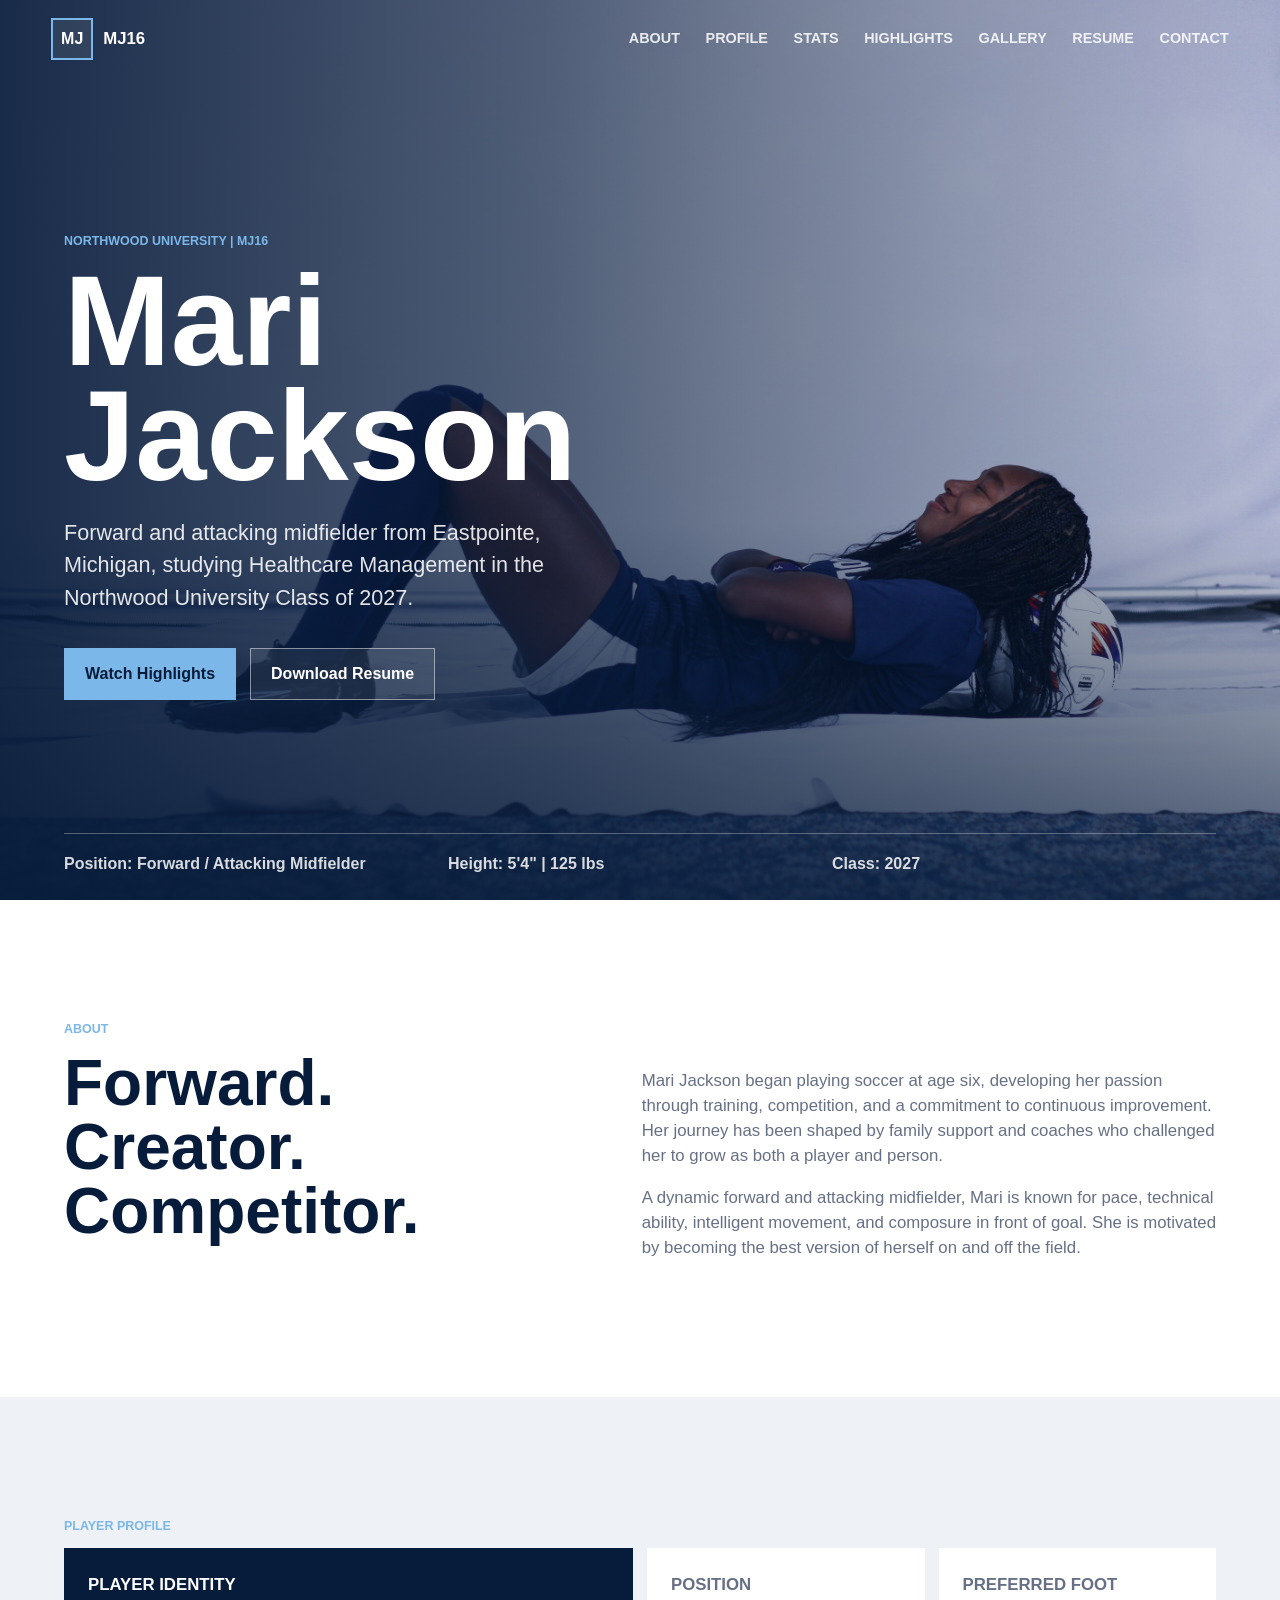
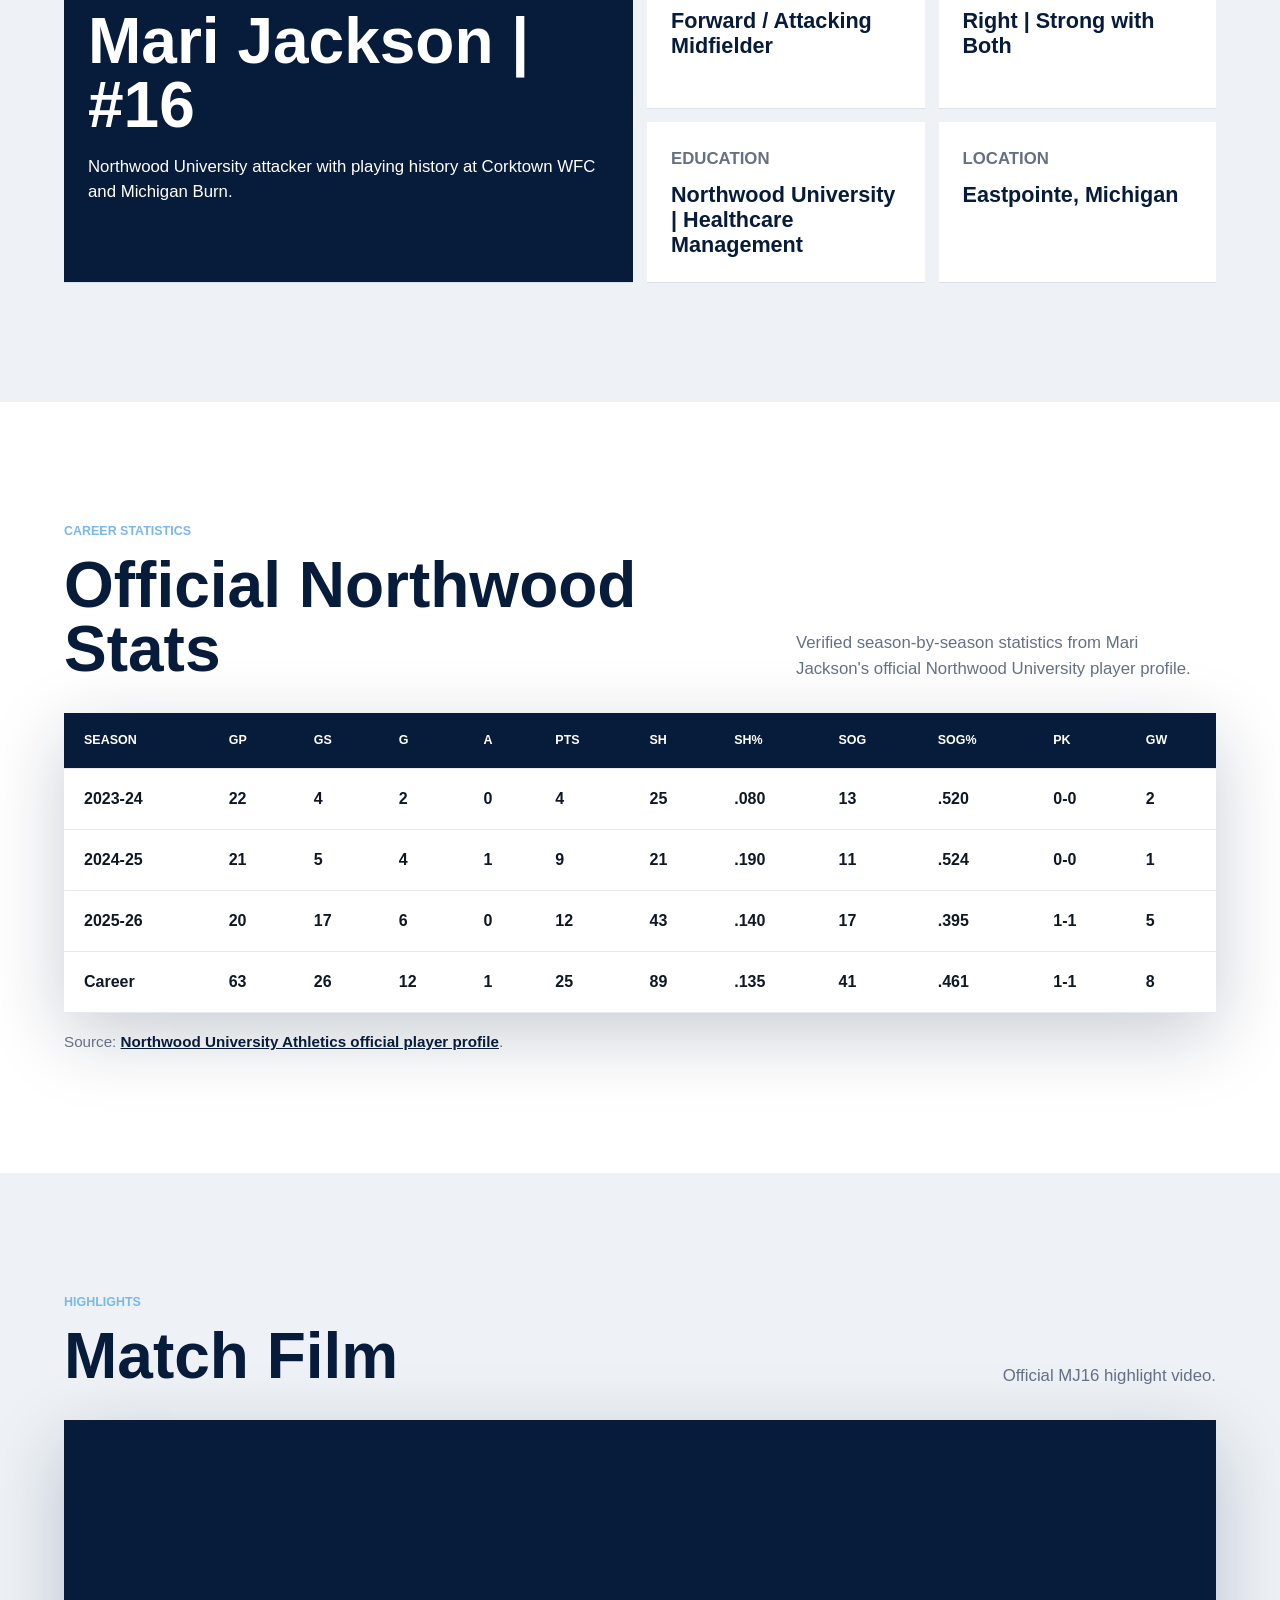
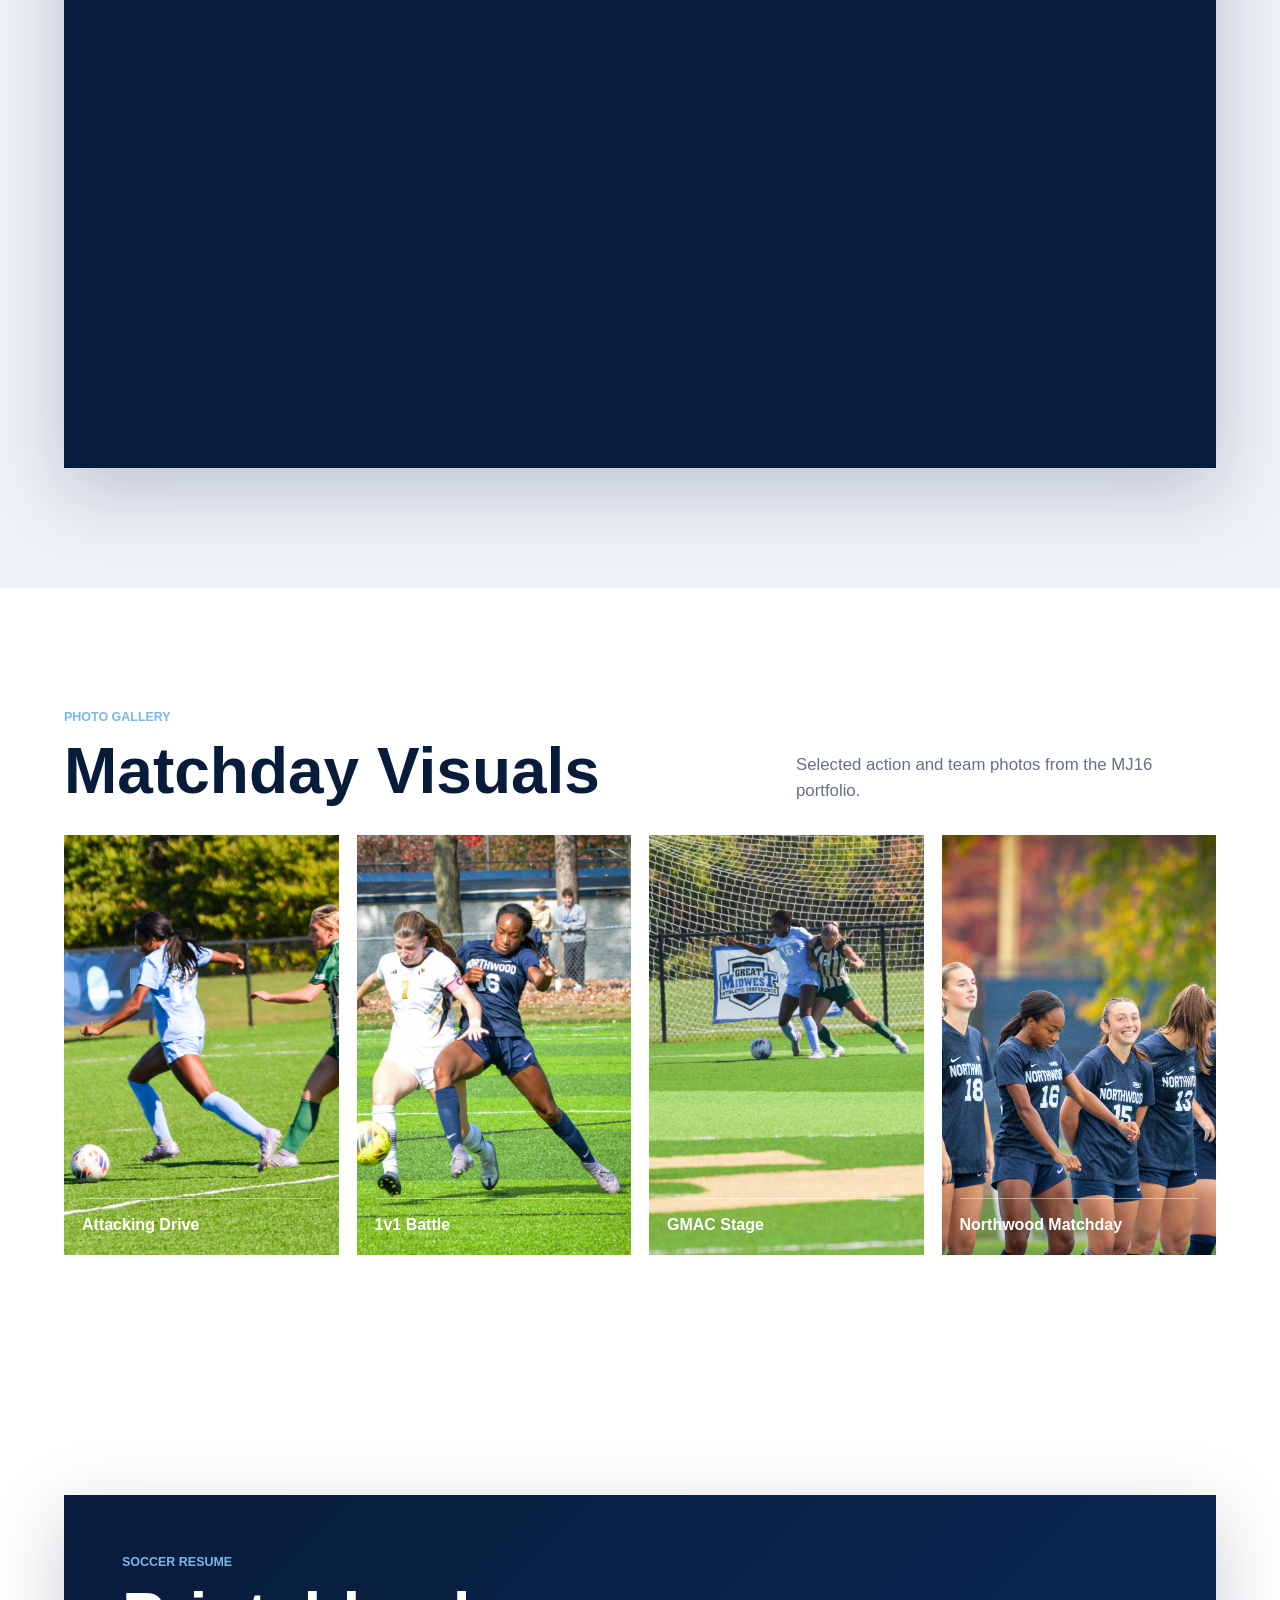
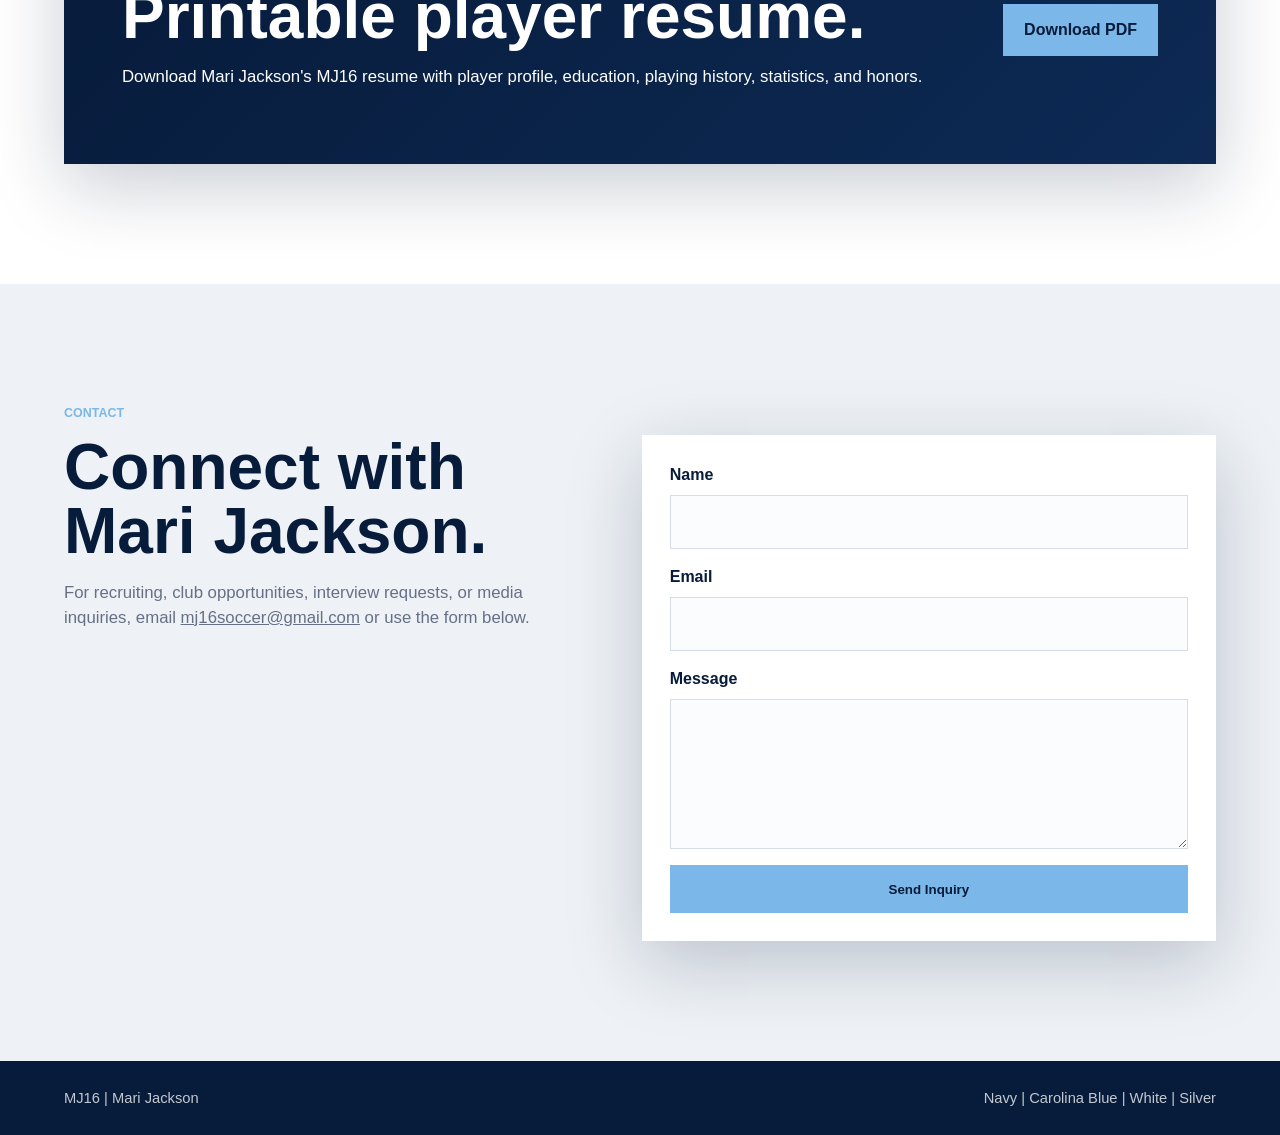
==== index.html @ 8f15c68c "Initial MJ16 portfolio website" ====
<!doctype html>
<html lang="en">
  <head>
    <meta charset="utf-8">
    <meta name="viewport" content="width=device-width, initial-scale=1">
    <meta name="description" content="Official MJ16 player portfolio for Mari Jackson, Northwood University soccer player.">
    <title>Mari Jackson | MJ16 Soccer Portfolio</title>
    <link rel="preconnect" href="https://www.youtube.com">
    <link rel="stylesheet" href="assets/css/styles.css">
  </head>
  <body>
    <header class="site-header" data-header>
      <a class="brand" href="#home" aria-label="Mari Jackson home">
        <span class="brand-mark">MJ</span>
        <span class="brand-word">MJ16</span>
      </a>
      <button class="nav-toggle" type="button" aria-label="Open navigation" aria-expanded="false" data-nav-toggle>
        <span></span>
        <span></span>
        <span></span>
      </button>
      <nav class="site-nav" data-nav>
        <a href="about.html">About</a>
        <a href="profile.html">Profile</a>
        <a href="stats.html">Stats</a>
        <a href="highlights.html">Highlights</a>
        <a href="gallery.html">Gallery</a>
        <a href="resume.html">Resume</a>
        <a href="contact.html">Contact</a>
      </nav>
    </header>

    <main>
      <section class="hero" id="home" aria-label="Mari Jackson home">
        <img class="hero-image" src="assets/images/mari-jackson-hero-real.jpeg" alt="Mari Jackson in Northwood kit with a soccer ball">
        <div class="hero-overlay"></div>
        <div class="hero-content">
          <p class="eyebrow">Northwood University | MJ16</p>
          <h1>Mari Jackson</h1>
          <p class="hero-copy">Forward and attacking midfielder from Eastpointe, Michigan, studying Healthcare Management in the Northwood University Class of 2027.</p>
          <div class="hero-actions">
            <a class="button primary" href="highlights.html">Watch Highlights</a>
            <a class="button secondary" href="assets/downloads/mari-jackson-soccer-resume.pdf" download>Download Resume</a>
          </div>
        </div>
        <div class="hero-strip" aria-label="Player quick facts">
          <span>Position: Forward / Attacking Midfielder</span>
          <span>Height: 5'4" | 125 lbs</span>
          <span>Class: 2027</span>
        </div>
      </section>

      <section class="section about" id="about">
        <div class="section-kicker">About</div>
        <div class="split">
          <div>
            <h2>Forward. Creator. Competitor.</h2>
          </div>
          <div class="copy-block">
            <p>Mari Jackson began playing soccer at age six, developing her passion through training, competition, and a commitment to continuous improvement. Her journey has been shaped by family support and coaches who challenged her to grow as both a player and person.</p>
            <p>A dynamic forward and attacking midfielder, Mari is known for pace, technical ability, intelligent movement, and composure in front of goal. She is motivated by becoming the best version of herself on and off the field.</p>
          </div>
        </div>
      </section>

      <section class="section profile" id="profile">
        <div class="section-kicker">Player Profile</div>
        <div class="profile-grid">
          <article class="profile-panel featured">
            <p class="panel-label">Player Identity</p>
            <h2>Mari Jackson | #16</h2>
            <p>Northwood University attacker with playing history at Corktown WFC and Michigan Burn.</p>
          </article>
          <article class="profile-panel">
            <p class="panel-label">Position</p>
            <strong>Forward / Attacking Midfielder</strong>
          </article>
          <article class="profile-panel">
            <p class="panel-label">Preferred Foot</p>
            <strong>Right | Strong with Both</strong>
          </article>
          <article class="profile-panel">
            <p class="panel-label">Education</p>
            <strong>Northwood University | Healthcare Management</strong>
          </article>
          <article class="profile-panel">
            <p class="panel-label">Location</p>
            <strong>Eastpointe, Michigan</strong>
          </article>
        </div>
      </section>

      <section class="section stats" id="stats">
        <div class="section-heading">
          <div>
            <div class="section-kicker">Career Statistics</div>
            <h2>Official Northwood Stats</h2>
          </div>
          <p>Verified season-by-season statistics from Mari Jackson's official Northwood University player profile.</p>
        </div>
        <div class="stats-table-wrap">
          <table>
            <thead>
              <tr>
                <th>Season</th>
                <th>GP</th>
                <th>GS</th>
                <th>G</th>
                <th>A</th>
                <th>PTS</th>
                <th>SH</th>
                <th>SH%</th>
                <th>SOG</th>
                <th>SOG%</th>
                <th>PK</th>
                <th>GW</th>
              </tr>
            </thead>
            <tbody>
              <tr>
                <td>2023-24</td>
                <td>22</td>
                <td>4</td>
                <td>2</td>
                <td>0</td>
                <td>4</td>
                <td>25</td>
                <td>.080</td>
                <td>13</td>
                <td>.520</td>
                <td>0-0</td>
                <td>2</td>
              </tr>
              <tr>
                <td>2024-25</td>
                <td>21</td>
                <td>5</td>
                <td>4</td>
                <td>1</td>
                <td>9</td>
                <td>21</td>
                <td>.190</td>
                <td>11</td>
                <td>.524</td>
                <td>0-0</td>
                <td>1</td>
              </tr>
              <tr>
                <td>2025-26</td>
                <td>20</td>
                <td>17</td>
                <td>6</td>
                <td>0</td>
                <td>12</td>
                <td>43</td>
                <td>.140</td>
                <td>17</td>
                <td>.395</td>
                <td>1-1</td>
                <td>5</td>
              </tr>
              <tr>
                <td>Career</td>
                <td>63</td>
                <td>26</td>
                <td>12</td>
                <td>1</td>
                <td>25</td>
                <td>89</td>
                <td>.135</td>
                <td>41</td>
                <td>.461</td>
                <td>1-1</td>
                <td>8</td>
              </tr>
            </tbody>
          </table>
        </div>
        <p class="source-note">Source: <a href="https://www.gonorthwood.com/sports/wsoc/2025-26/bios/jackson_mari_00v1?view=career">Northwood University Athletics official player profile</a>.</p>
      </section>

      <section class="section highlights" id="highlights">
        <div class="section-heading">
          <div>
            <div class="section-kicker">Highlights</div>
            <h2>Match Film</h2>
          </div>
          <p>Official MJ16 highlight video.</p>
        </div>
        <div class="video-frame">
          <iframe src="https://www.youtube.com/embed/9W9LW_QE74g" title="Mari Jackson soccer highlight video" allow="accelerometer; autoplay; clipboard-write; encrypted-media; gyroscope; picture-in-picture; web-share" allowfullscreen></iframe>
        </div>
      </section>

      <section class="section gallery" id="gallery">
        <div class="section-heading">
          <div>
            <div class="section-kicker">Photo Gallery</div>
            <h2>Matchday Visuals</h2>
          </div>
          <p>Selected action and team photos from the MJ16 portfolio.</p>
        </div>
        <div class="gallery-grid">
          <figure>
            <img src="assets/images/mari-jackson-action-drive.jpg" alt="Mari Jackson driving forward with the ball">
            <figcaption>Attacking Drive</figcaption>
          </figure>
          <figure>
            <img src="assets/images/mari-jackson-action-battle.jpg" alt="Mari Jackson battling for possession in a Northwood match">
            <figcaption>1v1 Battle</figcaption>
          </figure>
          <figure>
            <img src="assets/images/mari-jackson-gmac-action.jpg" alt="Mari Jackson shielding the ball near GMAC championship signage">
            <figcaption>GMAC Stage</figcaption>
          </figure>
          <figure>
            <img src="assets/images/mari-jackson-team-line.jpg" alt="Mari Jackson standing with Northwood teammates">
            <figcaption>Northwood Matchday</figcaption>
          </figure>
        </div>
      </section>

      <section class="section resume" id="resume">
        <div class="resume-band">
          <div>
            <div class="section-kicker">Soccer Resume</div>
            <h2>Printable player resume.</h2>
            <p>Download Mari Jackson's MJ16 resume with player profile, education, playing history, statistics, and honors.</p>
          </div>
          <a class="button primary" href="assets/downloads/mari-jackson-soccer-resume.pdf" download>Download PDF</a>
        </div>
      </section>

      <section class="section contact" id="contact">
        <div class="section-kicker">Contact</div>
        <div class="contact-grid">
          <div>
            <h2>Connect with Mari Jackson.</h2>
            <p>For recruiting, club opportunities, interview requests, or media inquiries, email <a href="mailto:mj16soccer@gmail.com">mj16soccer@gmail.com</a> or use the form below.</p>
          </div>
          <form class="contact-form" action="mailto:mj16soccer@gmail.com" method="post" enctype="text/plain">
            <label>
              Name
              <input name="name" type="text" autocomplete="name" required>
            </label>
            <label>
              Email
              <input name="email" type="email" autocomplete="email" required>
            </label>
            <label>
              Message
              <textarea name="message" rows="5" required></textarea>
            </label>
            <button class="button primary" type="submit">Send Inquiry</button>
          </form>
        </div>
      </section>
    </main>

    <footer class="site-footer">
      <span>MJ16 | Mari Jackson</span>
      <span>Navy | Carolina Blue | White | Silver</span>
    </footer>

    <script src="assets/js/main.js"></script>
  </body>
</html>
---- assets/css/styles.css ----
:root {
  --navy: #071b3a;
  --navy-2: #0d2a55;
  --carolina: #7bb7e8;
  --carolina-strong: #4b9fe1;
  --white: #ffffff;
  --silver: #c7ced8;
  --silver-2: #eef2f6;
  --ink: #101826;
  --muted: #667085;
  --shadow: 0 22px 70px rgba(7, 27, 58, 0.22);
}

* {
  box-sizing: border-box;
}

html {
  scroll-behavior: smooth;
}

body {
  margin: 0;
  color: var(--ink);
  background: var(--white);
  font-family: Arial, Helvetica, sans-serif;
  line-height: 1.5;
}

img {
  max-width: 100%;
  display: block;
}

a {
  color: inherit;
}

.site-header {
  position: fixed;
  inset: 0 0 auto;
  z-index: 20;
  display: flex;
  align-items: center;
  justify-content: space-between;
  gap: 24px;
  padding: 18px clamp(18px, 4vw, 56px);
  color: var(--white);
  transition: background 180ms ease, box-shadow 180ms ease, padding 180ms ease;
}

.site-header.is-scrolled {
  padding-top: 12px;
  padding-bottom: 12px;
  background: rgba(7, 27, 58, 0.94);
  box-shadow: 0 12px 36px rgba(0, 0, 0, 0.22);
  backdrop-filter: blur(14px);
}

.brand {
  display: inline-flex;
  align-items: center;
  gap: 10px;
  text-decoration: none;
  font-weight: 800;
}

.brand-mark {
  display: grid;
  place-items: center;
  width: 42px;
  height: 42px;
  border: 2px solid var(--carolina);
  background: rgba(255, 255, 255, 0.08);
  color: var(--white);
}

.brand-word {
  letter-spacing: 0;
  font-size: 1.05rem;
}

.site-nav {
  display: flex;
  align-items: center;
  gap: clamp(12px, 2vw, 28px);
  font-size: 0.9rem;
  font-weight: 700;
  text-transform: uppercase;
}

.site-nav a {
  text-decoration: none;
  color: rgba(255, 255, 255, 0.86);
}

.site-nav a:hover,
.site-nav a:focus-visible {
  color: var(--carolina);
}

.nav-toggle {
  display: none;
  width: 44px;
  height: 44px;
  border: 1px solid rgba(255, 255, 255, 0.38);
  background: rgba(255, 255, 255, 0.08);
  padding: 10px;
}

.nav-toggle span {
  display: block;
  height: 2px;
  margin: 5px 0;
  background: var(--white);
}

.hero {
  position: relative;
  min-height: 100svh;
  overflow: hidden;
  display: grid;
  align-items: center;
  padding: 116px clamp(18px, 5vw, 72px) 84px;
  color: var(--white);
}

.hero-image,
.hero-overlay {
  position: absolute;
  inset: 0;
  width: 100%;
  height: 100%;
}

.hero-image {
  object-fit: cover;
  object-position: center;
}

.hero-overlay {
  background:
    linear-gradient(90deg, rgba(7, 27, 58, 0.92) 0%, rgba(7, 27, 58, 0.68) 43%, rgba(7, 27, 58, 0.18) 100%),
    linear-gradient(0deg, rgba(7, 27, 58, 0.7), rgba(7, 27, 58, 0.02) 42%);
}

.hero-content {
  position: relative;
  z-index: 2;
  width: min(760px, 100%);
}

.eyebrow,
.section-kicker,
.panel-label {
  margin: 0 0 12px;
  color: var(--carolina);
  font-size: 0.78rem;
  font-weight: 800;
  letter-spacing: 0;
  text-transform: uppercase;
}

.hero h1 {
  margin: 0;
  font-size: clamp(3.6rem, 10vw, 8.8rem);
  line-height: 0.9;
  font-weight: 900;
}

.hero-copy {
  width: min(560px, 100%);
  margin: 24px 0 0;
  color: rgba(255, 255, 255, 0.88);
  font-size: clamp(1.05rem, 2vw, 1.35rem);
}

.hero-actions,
.resume-band {
  display: flex;
  align-items: center;
  gap: 14px;
  flex-wrap: wrap;
  margin-top: 34px;
}

.button {
  min-height: 48px;
  display: inline-flex;
  align-items: center;
  justify-content: center;
  padding: 13px 20px;
  border: 1px solid transparent;
  text-decoration: none;
  font-weight: 800;
  cursor: pointer;
  transition: transform 160ms ease, background 160ms ease, color 160ms ease;
}

.button:hover {
  transform: translateY(-2px);
}

.button.primary {
  background: var(--carolina);
  color: var(--navy);
}

.button.secondary {
  border-color: rgba(255, 255, 255, 0.48);
  color: var(--white);
  background: rgba(255, 255, 255, 0.08);
}

.hero-strip {
  position: absolute;
  z-index: 2;
  left: clamp(18px, 5vw, 72px);
  right: clamp(18px, 5vw, 72px);
  bottom: 24px;
  display: grid;
  grid-template-columns: repeat(3, 1fr);
  border-top: 1px solid rgba(255, 255, 255, 0.3);
  color: rgba(255, 255, 255, 0.84);
  font-weight: 700;
}

.hero-strip span {
  padding: 18px 14px 0 0;
}

.section {
  padding: clamp(72px, 10vw, 120px) clamp(18px, 5vw, 72px);
}

.subpage {
  padding-top: 78px;
}

.page-title {
  margin: 0 0 18px;
  color: var(--navy);
  font-size: clamp(3rem, 8vw, 6rem);
  line-height: 0.92;
  font-weight: 900;
}

.split,
.contact-grid {
  display: grid;
  grid-template-columns: minmax(0, 0.85fr) minmax(0, 1fr);
  gap: clamp(36px, 7vw, 92px);
  align-items: start;
}

h2 {
  margin: 0;
  color: var(--navy);
  font-size: clamp(2rem, 5vw, 4rem);
  line-height: 1;
}

h3 {
  margin: 34px 0 10px;
  color: var(--navy);
  font-size: 1.15rem;
  text-transform: uppercase;
}

.copy-block p,
.section-heading p,
.resume-band p,
.contact p,
.profile-panel p {
  color: var(--muted);
  font-size: 1.05rem;
}

.profile,
.highlights,
.contact,
.references,
.links-section {
  background: var(--silver-2);
}

.profile-grid {
  display: grid;
  grid-template-columns: repeat(4, 1fr);
  gap: 14px;
}

.profile-panel {
  min-height: 160px;
  padding: 24px;
  background: var(--white);
  box-shadow: 0 1px 0 rgba(7, 27, 58, 0.08);
}

.profile-panel.featured {
  grid-column: span 2;
  grid-row: span 2;
  background: var(--navy);
  color: var(--white);
}

.profile-panel.featured h2,
.profile-panel.featured p {
  color: var(--white);
}

.profile-panel strong {
  display: block;
  color: var(--navy);
  font-size: 1.35rem;
  line-height: 1.15;
}

.section-heading {
  display: flex;
  justify-content: space-between;
  gap: 28px;
  align-items: end;
  margin-bottom: 32px;
}

.section-heading p {
  max-width: 420px;
  margin: 0;
}

.source-note {
  margin: 18px 0 0;
  color: var(--muted);
  font-size: 0.95rem;
}

.source-note a {
  color: var(--navy);
  font-weight: 800;
}

.stats-table-wrap {
  overflow-x: auto;
  box-shadow: var(--shadow);
}

table {
  width: 100%;
  border-collapse: collapse;
  min-width: 760px;
  background: var(--white);
}

th,
td {
  padding: 18px 20px;
  text-align: left;
  border-bottom: 1px solid #e6eaf0;
}

th {
  background: var(--navy);
  color: var(--white);
  font-size: 0.78rem;
  text-transform: uppercase;
}

td {
  font-weight: 700;
}

.video-frame {
  position: relative;
  width: 100%;
  aspect-ratio: 16 / 9;
  background: var(--navy);
  box-shadow: var(--shadow);
}

.video-frame iframe {
  position: absolute;
  inset: 0;
  width: 100%;
  height: 100%;
  border: 0;
}

.video-container {
  position: relative;
  width: 100%;
  aspect-ratio: 16 / 9;
  background: var(--navy);
  box-shadow: var(--shadow);
}

.video-container iframe {
  position: absolute;
  inset: 0;
  width: 100%;
  height: 100%;
  border: 0;
}

.gallery-grid {
  display: grid;
  grid-template-columns: repeat(4, 1fr);
  gap: 18px;
}

.gallery-grid figure {
  margin: 0;
  position: relative;
  min-height: 420px;
  overflow: hidden;
  background: var(--navy);
}

.gallery-grid img {
  width: 100%;
  height: 100%;
  object-fit: cover;
  filter: saturate(1.05);
}

.gallery-grid figure:nth-child(2) img {
  object-position: 68% center;
}

.gallery-grid figure:nth-child(3) img {
  object-position: 35% center;
}

figcaption {
  position: absolute;
  left: 18px;
  right: 18px;
  bottom: 18px;
  padding-top: 14px;
  border-top: 1px solid rgba(255, 255, 255, 0.45);
  color: var(--white);
  font-weight: 800;
}

.resume-band {
  justify-content: space-between;
  gap: 30px;
  margin: 0;
  padding: clamp(30px, 5vw, 58px);
  background: linear-gradient(135deg, var(--navy), var(--navy-2));
  color: var(--white);
  box-shadow: var(--shadow);
}

.resume-band h2,
.resume-band p {
  color: var(--white);
}

.contact-form {
  display: grid;
  gap: 16px;
  padding: 28px;
  background: var(--white);
  box-shadow: var(--shadow);
}

.reference-grid {
  display: grid;
  grid-template-columns: repeat(3, 1fr);
  gap: 18px;
}

.link-grid {
  display: grid;
  grid-template-columns: repeat(2, 1fr);
  gap: 18px;
}

.link-card {
  display: grid;
  gap: 10px;
  min-height: 150px;
  padding: 24px;
  background: var(--white);
  color: var(--navy);
  text-decoration: none;
  box-shadow: 0 1px 0 rgba(7, 27, 58, 0.08);
}

.link-card span {
  color: var(--carolina-strong);
  font-size: 0.78rem;
  font-weight: 800;
  text-transform: uppercase;
}

.link-card strong {
  font-size: 1.35rem;
  line-height: 1.15;
}

.reference-card {
  min-height: 280px;
  padding: 24px;
  background: var(--white);
  box-shadow: 0 1px 0 rgba(7, 27, 58, 0.08);
}

.reference-card h3 {
  margin-top: 0;
}

.reference-card a {
  display: inline-block;
  color: var(--navy);
  font-weight: 800;
  overflow-wrap: anywhere;
}

blockquote {
  margin: 18px 0 0;
  padding-left: 16px;
  border-left: 3px solid var(--carolina);
  color: var(--muted);
}

label {
  display: grid;
  gap: 8px;
  color: var(--navy);
  font-weight: 800;
}

input,
textarea {
  width: 100%;
  border: 1px solid #d7dde6;
  background: #fbfcfe;
  color: var(--ink);
  padding: 14px;
  font: inherit;
}

input:focus,
textarea:focus {
  outline: 2px solid var(--carolina);
  border-color: var(--carolina);
}

.site-footer {
  display: flex;
  justify-content: space-between;
  gap: 18px;
  padding: 26px clamp(18px, 5vw, 72px);
  background: var(--navy);
  color: rgba(255, 255, 255, 0.76);
  font-size: 0.92rem;
}

@media (max-width: 900px) {
  .nav-toggle {
    display: block;
  }

  .site-nav {
    position: absolute;
    top: 100%;
    left: 18px;
    right: 18px;
    display: none;
    flex-direction: column;
    align-items: stretch;
    gap: 0;
    padding: 10px;
    background: rgba(7, 27, 58, 0.98);
    box-shadow: var(--shadow);
  }

  .site-nav.is-open {
    display: flex;
  }

  .site-nav a {
    padding: 14px;
  }

  .split,
  .contact-grid,
  .section-heading {
    grid-template-columns: 1fr;
    display: grid;
  }

  .profile-grid,
  .gallery-grid,
  .reference-grid,
  .link-grid {
    grid-template-columns: 1fr 1fr;
  }

  .profile-panel.featured {
    grid-column: 1 / -1;
  }
}

@media (max-width: 640px) {
  .hero {
    min-height: 100svh;
    padding-top: 104px;
  }

  .hero-overlay {
    background:
      linear-gradient(180deg, rgba(7, 27, 58, 0.72), rgba(7, 27, 58, 0.92)),
      linear-gradient(90deg, rgba(7, 27, 58, 0.8), rgba(7, 27, 58, 0.35));
  }

  .hero-actions,
  .resume-band,
  .site-footer {
    align-items: stretch;
    flex-direction: column;
  }

  .button {
    width: 100%;
  }

  .hero-strip {
    position: relative;
    left: auto;
    right: auto;
    bottom: auto;
    margin-top: 42px;
    grid-template-columns: 1fr;
  }

  .profile-grid,
  .gallery-grid,
  .reference-grid,
  .link-grid {
    grid-template-columns: 1fr;
  }

  .gallery-grid figure {
    min-height: 320px;
  }
}
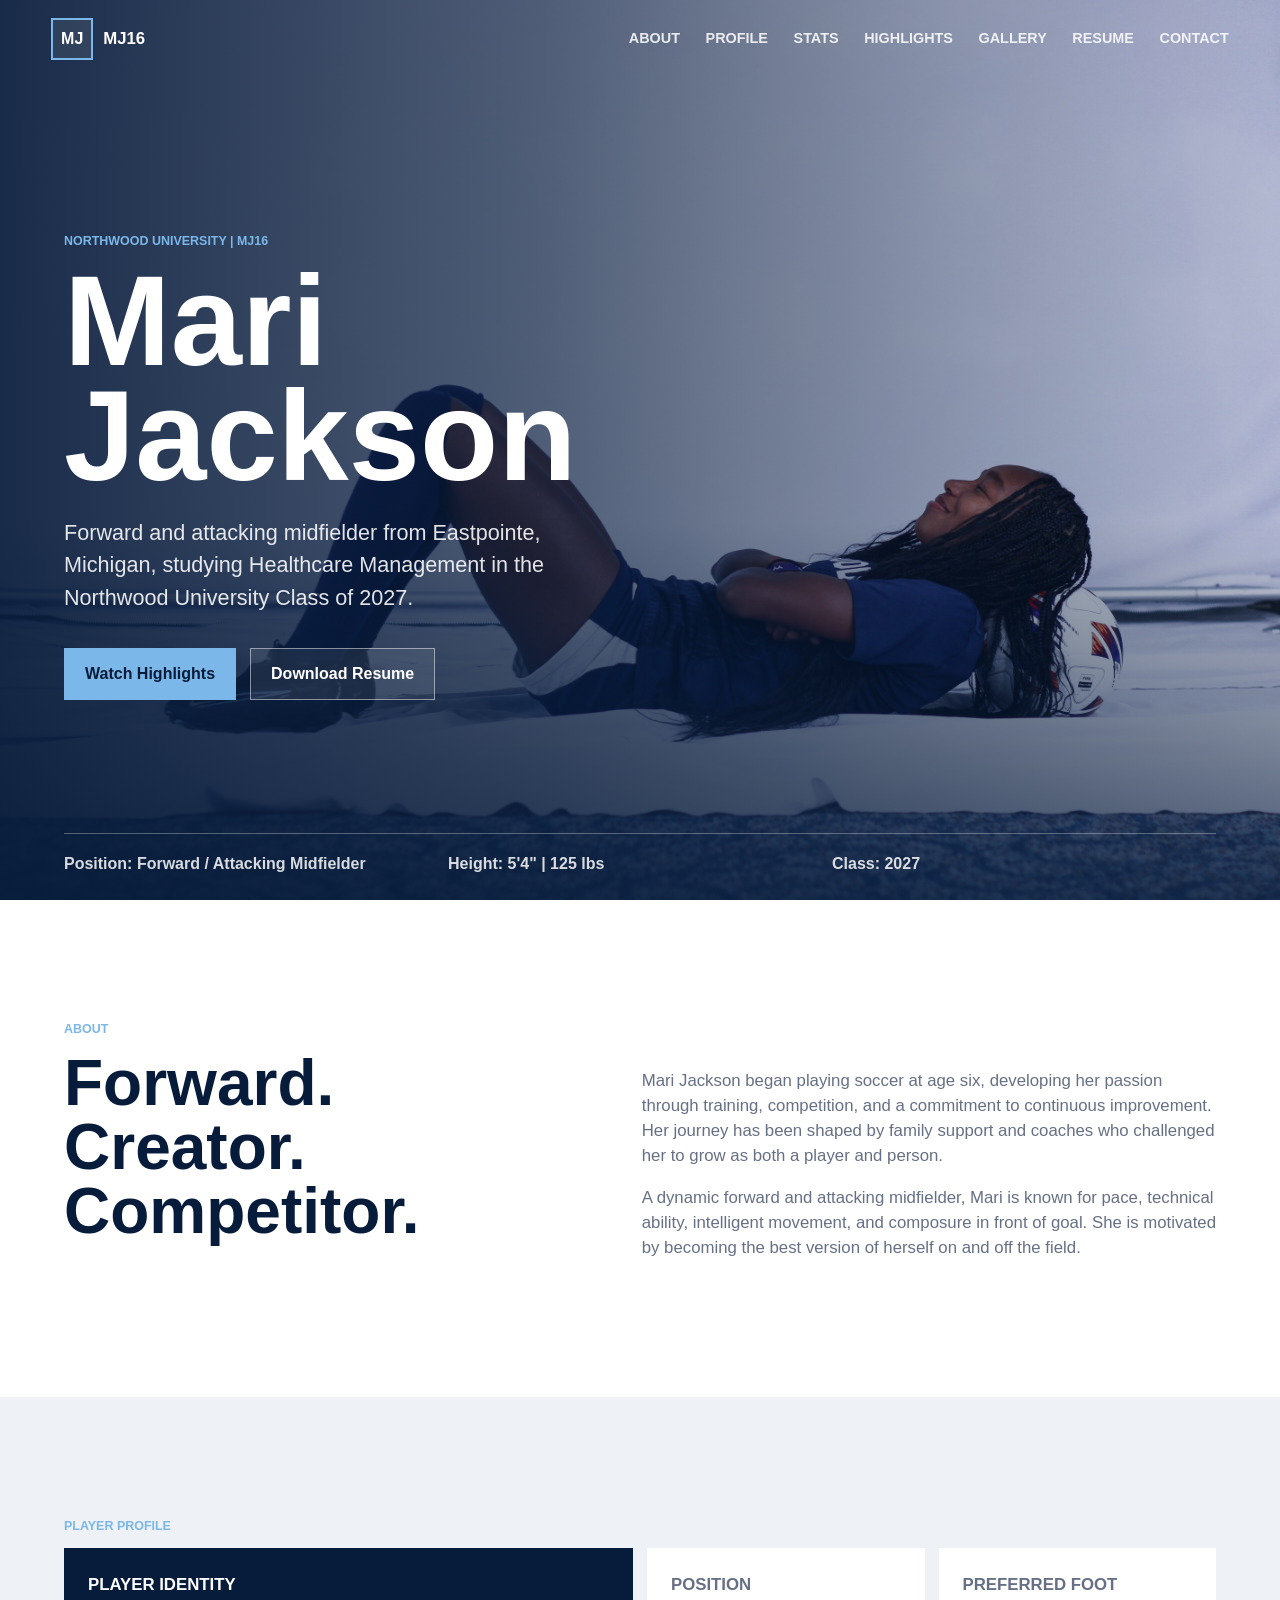
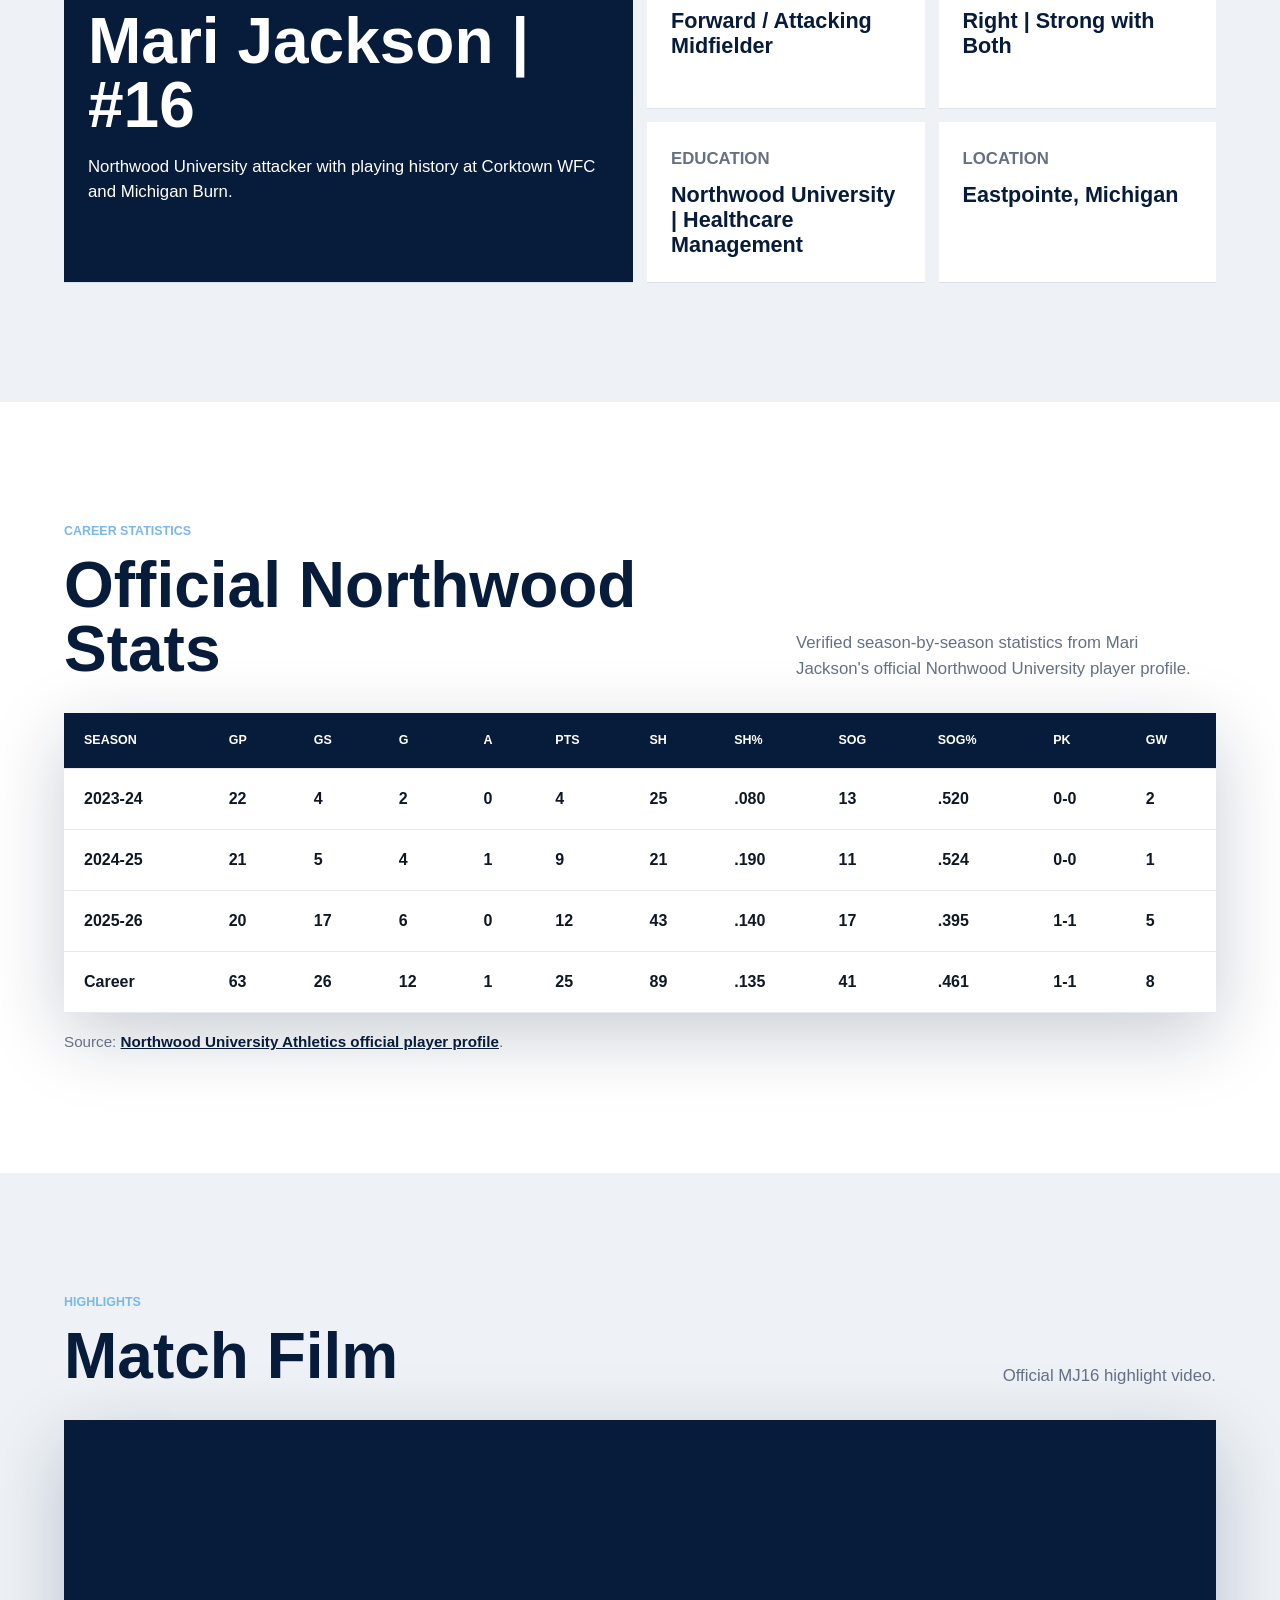
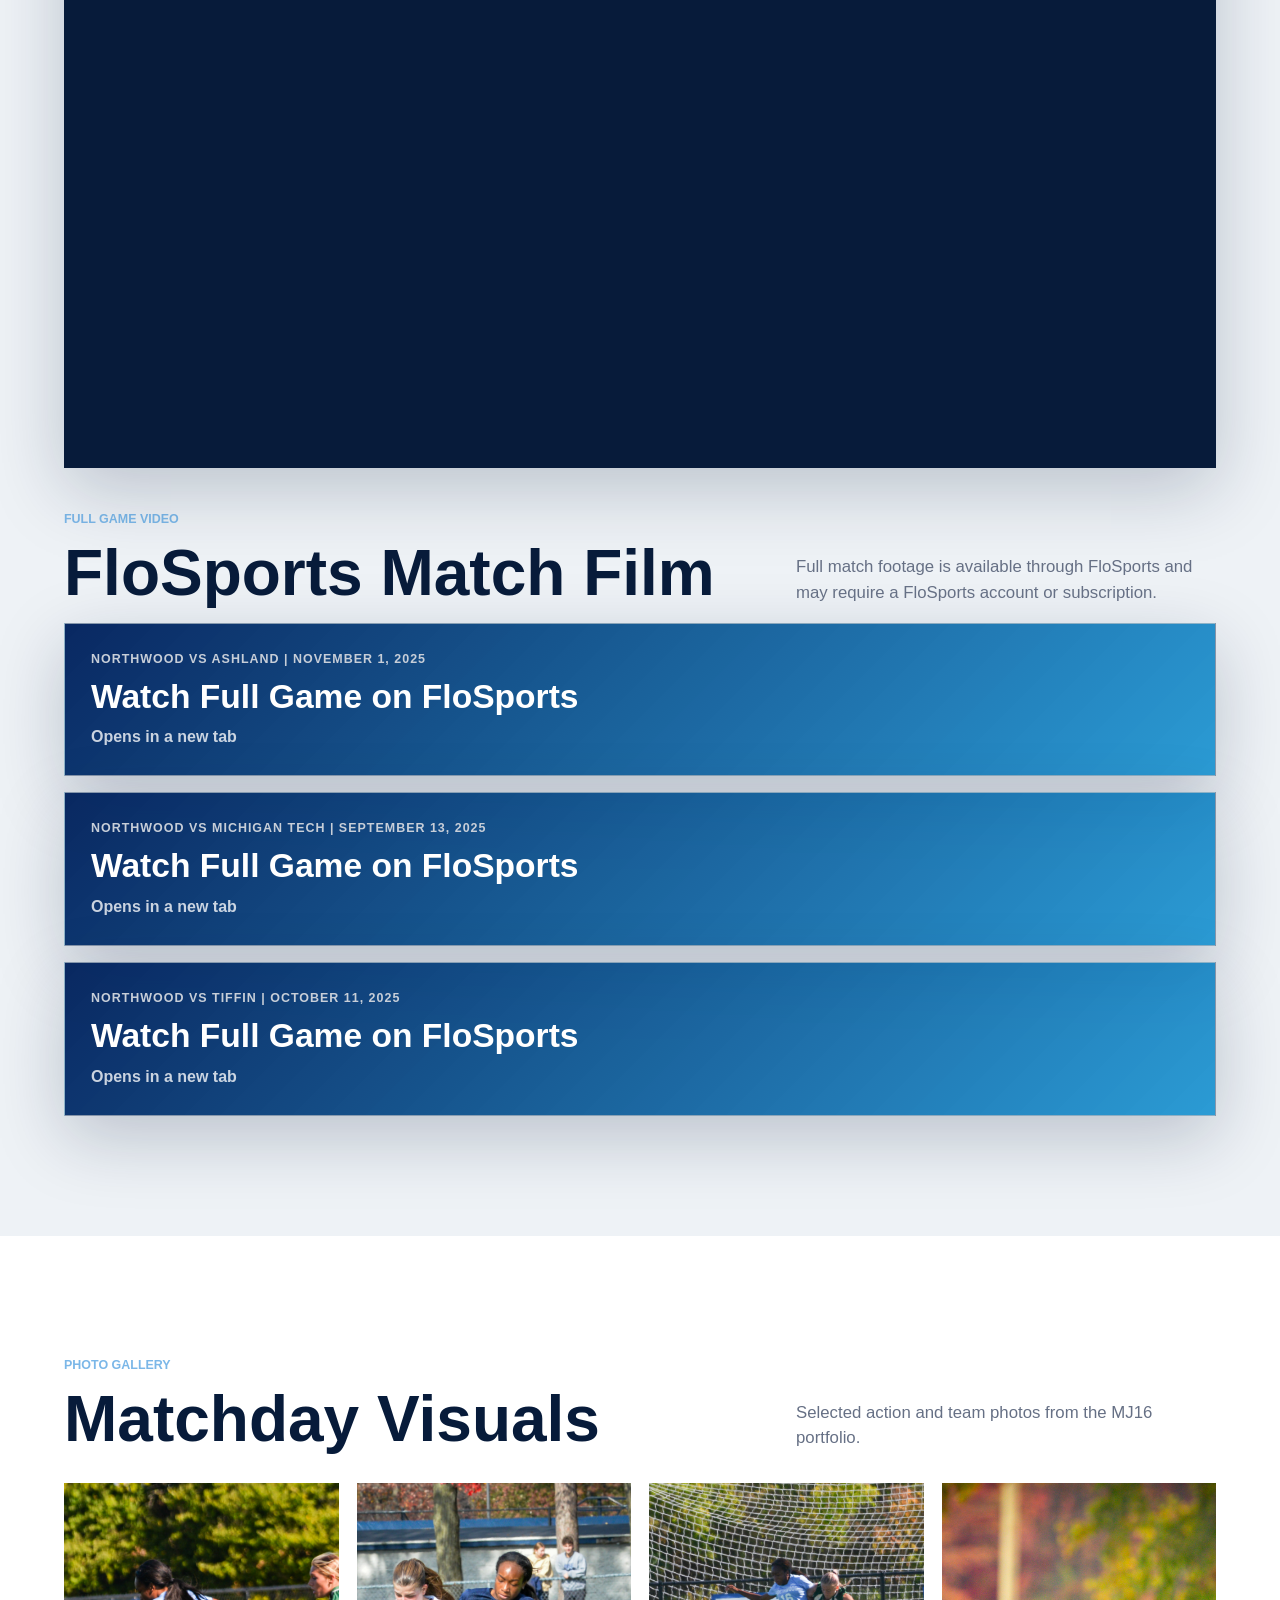
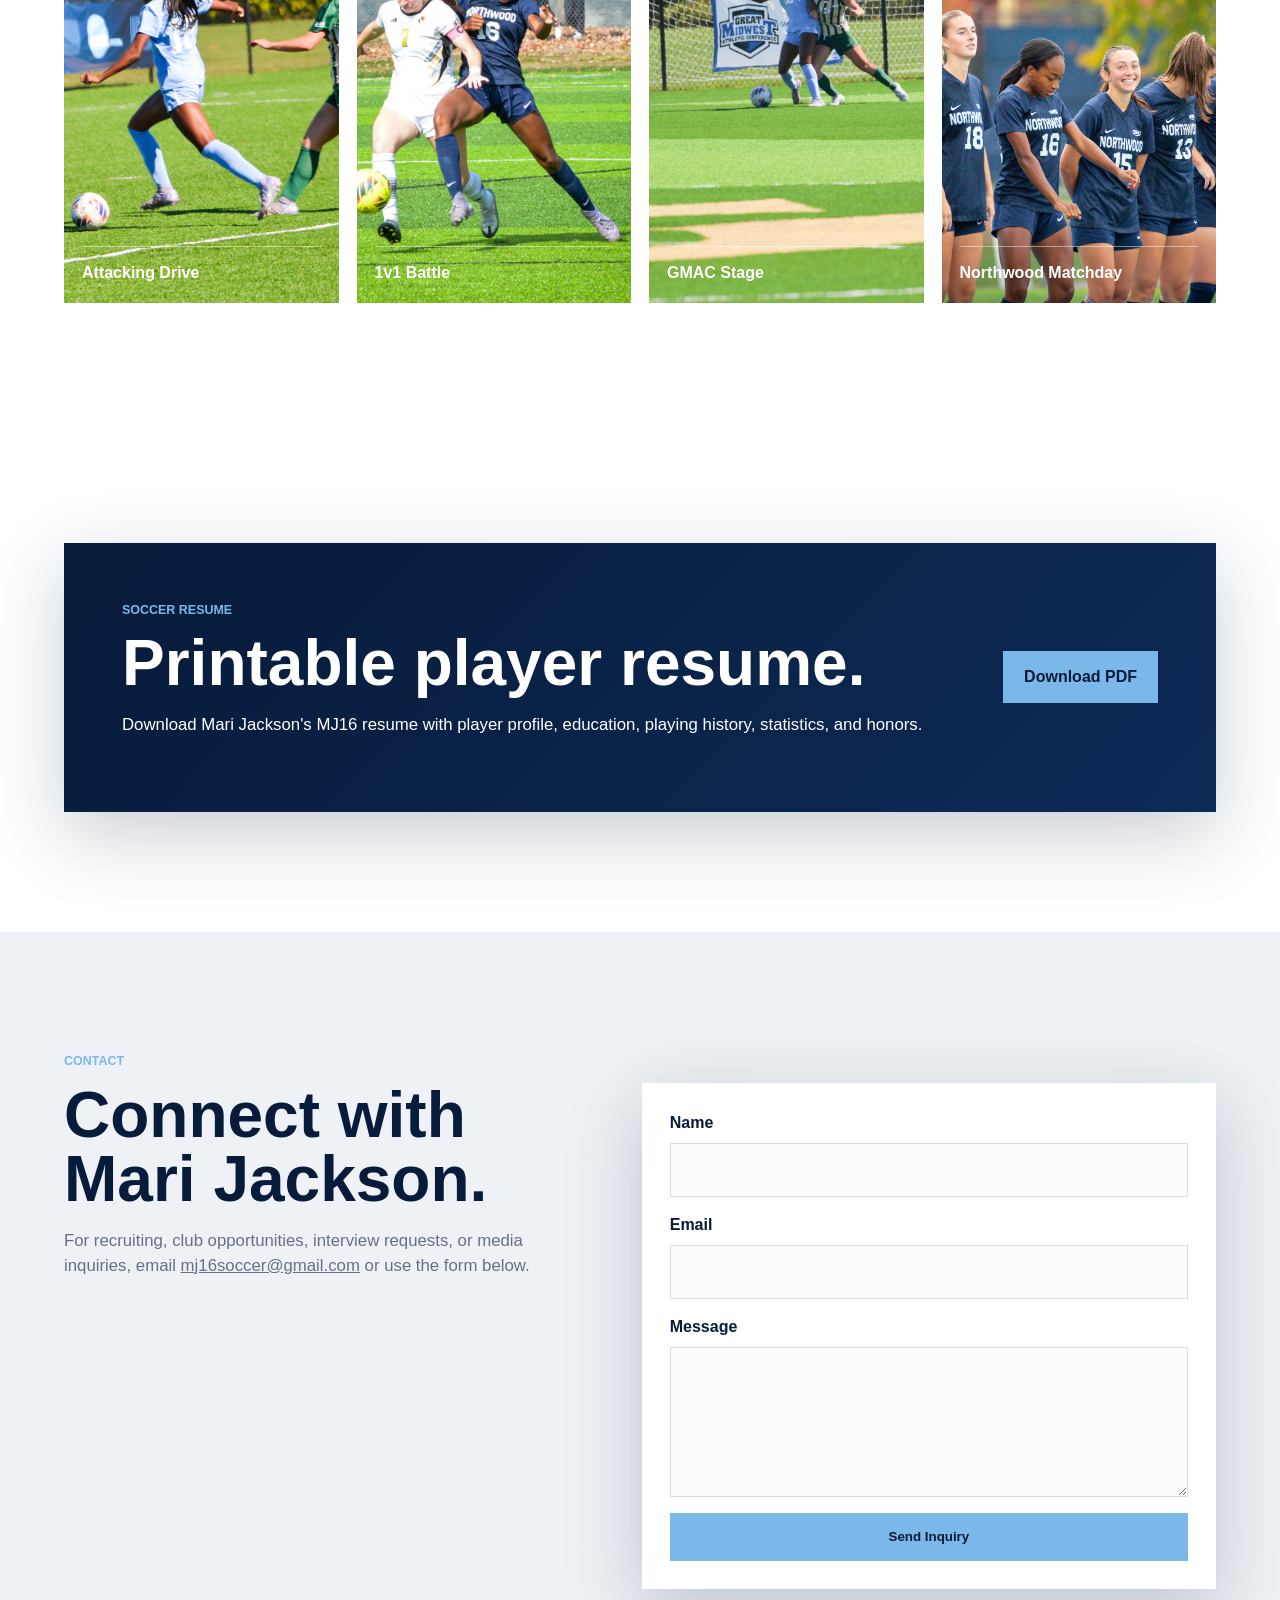
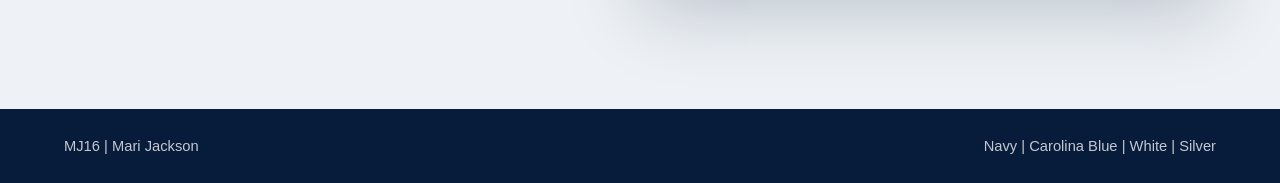
==== commit f7320fdf: "Update index.html Add full game videos" ====
--- a/index.html
+++ b/index.html
@@ -190,6 +190,27 @@
         <div class="video-frame">
           <iframe src="https://www.youtube.com/embed/9W9LW_QE74g" title="Mari Jackson soccer highlight video" allow="accelerometer; autoplay; clipboard-write; encrypted-media; gyroscope; picture-in-picture; web-share" allowfullscreen></iframe>
         </div>
+        <div class="full-game-section">
+          <div class="section-heading compact-heading">
+            <div><div class="section-kicker">Full Game Video</div><h2>FloSports Match Film</h2></div>
+            <p>Full match footage is available through FloSports and may require a FloSports account or subscription.</p>
+          </div>
+          <a class="full-game-card" href="https://www.flofc.com/teams/7922591-northwood-university-womens-soccer/videos?playing=14754243" target="_blank" rel="noopener">
+            <span>Northwood vs Ashland | November 1, 2025</span>
+            <strong>Watch Full Game on FloSports</strong>
+            <em>Opens in a new tab</em>
+          </a>
+          <a class="full-game-card" href="https://www.flofc.com/teams/7922591-northwood-university-womens-soccer/videos?playing=14534509" target="_blank" rel="noopener">
+            <span>Northwood vs Michigan Tech | September 13, 2025</span>
+            <strong>Watch Full Game on FloSports</strong>
+            <em>Opens in a new tab</em>
+          </a>
+          <a class="full-game-card" href="https://www.flofc.com/teams/7922591-northwood-university-womens-soccer/videos?playing=14617760" target="_blank" rel="noopener">
+            <span>Northwood vs Tiffin | October 11, 2025</span>
+            <strong>Watch Full Game on FloSports</strong>
+            <em>Opens in a new tab</em>
+          </a>
+        </div>
       </section>
 
       <section class="section gallery" id="gallery">
--- a/assets/css/styles.css
+++ b/assets/css/styles.css
@@ -400,6 +400,56 @@
   width: 100%;
   height: 100%;
   border: 0;
+}
+
+.full-game-section {
+  margin-top: 42px;
+}
+
+.compact-heading {
+  margin-bottom: 18px;
+}
+
+.full-game-card {
+  display: grid;
+  gap: 10px;
+  margin-top: 16px;
+  padding: 26px;
+  border: 1px solid rgba(180, 189, 196, 0.72);
+  background: linear-gradient(135deg, rgba(0, 32, 91, 0.96), rgba(0, 136, 206, 0.82));
+  color: var(--white);
+  text-decoration: none;
+  box-shadow: var(--shadow);
+}
+
+.full-game-card:first-of-type {
+  margin-top: 0;
+}
+
+.full-game-card span {
+  color: var(--silver);
+  font-size: 0.78rem;
+  font-weight: 800;
+  letter-spacing: 0.08em;
+  text-transform: uppercase;
+}
+
+.full-game-card strong {
+  font-size: clamp(1.35rem, 3vw, 2.1rem);
+  line-height: 1.1;
+}
+
+.full-game-card em {
+  color: rgba(255, 255, 255, 0.78);
+  font-style: normal;
+  font-weight: 700;
+}
+
+.full-game-card:hover,
+.full-game-card:focus-visible {
+  transform: translateY(-2px);
+  outline: 2px solid var(--carolina);
+  outline-offset: 4px;
 }
 
 .gallery-grid {
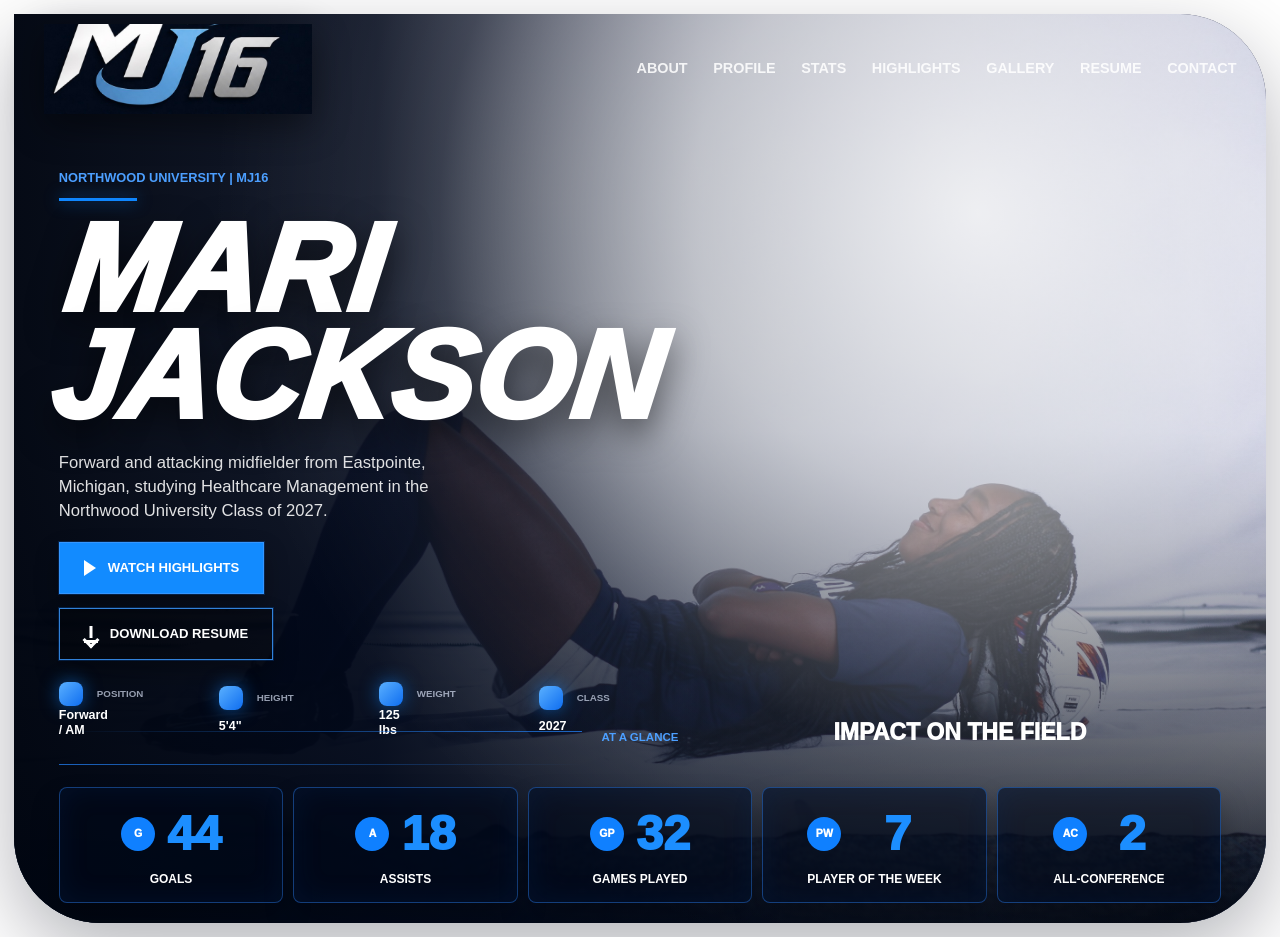
==== commit 103567cb: "Restore MJ16 homepage design" ====
--- a/index.html
+++ b/index.html
@@ -8,11 +8,10 @@
     <link rel="preconnect" href="https://www.youtube.com">
     <link rel="stylesheet" href="assets/css/styles.css">
   </head>
-  <body>
-    <header class="site-header" data-header>
-      <a class="brand" href="#home" aria-label="Mari Jackson home">
-        <span class="brand-mark">MJ</span>
-        <span class="brand-word">MJ16</span>
+  <body class="home-page">
+    <header class="site-header home-header" data-header>
+      <a class="brand home-brand" href="#home" aria-label="Mari Jackson home">
+        <img class="home-logo" src="assets/images/mj16-logo.jpg" alt="MJ16 Mari Jackson logo">
       </a>
       <button class="nav-toggle" type="button" aria-label="Open navigation" aria-expanded="false" data-nav-toggle>
         <span></span>
@@ -31,258 +30,82 @@
     </header>
 
     <main>
-      <section class="hero" id="home" aria-label="Mari Jackson home">
-        <img class="hero-image" src="assets/images/mari-jackson-hero-real.jpeg" alt="Mari Jackson in Northwood kit with a soccer ball">
-        <div class="hero-overlay"></div>
-        <div class="hero-content">
-          <p class="eyebrow">Northwood University | MJ16</p>
-          <h1>Mari Jackson</h1>
-          <p class="hero-copy">Forward and attacking midfielder from Eastpointe, Michigan, studying Healthcare Management in the Northwood University Class of 2027.</p>
-          <div class="hero-actions">
-            <a class="button primary" href="highlights.html">Watch Highlights</a>
-            <a class="button secondary" href="assets/downloads/mari-jackson-soccer-resume.pdf" download>Download Resume</a>
+      <section class="poster-hero" id="home" aria-label="Mari Jackson home">
+        <img class="poster-image" src="assets/images/mari-jackson-hero-real.jpeg" alt="Mari Jackson in Northwood kit with a soccer ball">
+        <div class="poster-shade"></div>
+
+        <div class="poster-content">
+          <p class="poster-kicker">Northwood University | MJ16</p>
+          <h1>Mari<br>Jackson</h1>
+          <p class="poster-copy">Forward and attacking midfielder from Eastpointe, Michigan, studying Healthcare Management in the Northwood University Class of 2027.</p>
+
+          <div class="poster-actions" aria-label="Homepage actions">
+            <a class="poster-button poster-button-primary" href="highlights.html">
+              <span class="play-mark" aria-hidden="true"></span>
+              Watch Highlights
+            </a>
+            <a class="poster-button poster-button-secondary" href="assets/downloads/mari-jackson-soccer-resume.pdf" download>
+              <span class="download-mark" aria-hidden="true"></span>
+              Download Resume
+            </a>
           </div>
+
+          <dl class="player-facts" aria-label="Player quick facts">
+            <div>
+              <dt>Position</dt>
+              <dd>Forward / AM</dd>
+            </div>
+            <div>
+              <dt>Height</dt>
+              <dd>5'4"</dd>
+            </div>
+            <div>
+              <dt>Weight</dt>
+              <dd>125 lbs</dd>
+            </div>
+            <div>
+              <dt>Class</dt>
+              <dd>2027</dd>
+            </div>
+          </dl>
         </div>
-        <div class="hero-strip" aria-label="Player quick facts">
-          <span>Position: Forward / Attacking Midfielder</span>
-          <span>Height: 5'4" | 125 lbs</span>
-          <span>Class: 2027</span>
-        </div>
-      </section>
 
-      <section class="section about" id="about">
-        <div class="section-kicker">About</div>
-        <div class="split">
-          <div>
-            <h2>Forward. Creator. Competitor.</h2>
+        <div class="impact-panel" aria-label="Impact on the field">
+          <div class="impact-title">
+            <span>At a Glance</span>
+            <h2>Impact on the Field</h2>
           </div>
-          <div class="copy-block">
-            <p>Mari Jackson began playing soccer at age six, developing her passion through training, competition, and a commitment to continuous improvement. Her journey has been shaped by family support and coaches who challenged her to grow as both a player and person.</p>
-            <p>A dynamic forward and attacking midfielder, Mari is known for pace, technical ability, intelligent movement, and composure in front of goal. She is motivated by becoming the best version of herself on and off the field.</p>
+          <div class="impact-cards">
+            <article>
+              <span class="impact-icon">G</span>
+              <strong>44</strong>
+              <span>Goals</span>
+            </article>
+            <article>
+              <span class="impact-icon">A</span>
+              <strong>18</strong>
+              <span>Assists</span>
+            </article>
+            <article>
+              <span class="impact-icon">GP</span>
+              <strong>32</strong>
+              <span>Games Played</span>
+            </article>
+            <article>
+              <span class="impact-icon">PW</span>
+              <strong>7</strong>
+              <span>Player of the Week</span>
+            </article>
+            <article>
+              <span class="impact-icon">AC</span>
+              <strong>2</strong>
+              <span>All-Conference</span>
+            </article>
           </div>
-        </div>
-      </section>
-
-      <section class="section profile" id="profile">
-        <div class="section-kicker">Player Profile</div>
-        <div class="profile-grid">
-          <article class="profile-panel featured">
-            <p class="panel-label">Player Identity</p>
-            <h2>Mari Jackson | #16</h2>
-            <p>Northwood University attacker with playing history at Corktown WFC and Michigan Burn.</p>
-          </article>
-          <article class="profile-panel">
-            <p class="panel-label">Position</p>
-            <strong>Forward / Attacking Midfielder</strong>
-          </article>
-          <article class="profile-panel">
-            <p class="panel-label">Preferred Foot</p>
-            <strong>Right | Strong with Both</strong>
-          </article>
-          <article class="profile-panel">
-            <p class="panel-label">Education</p>
-            <strong>Northwood University | Healthcare Management</strong>
-          </article>
-          <article class="profile-panel">
-            <p class="panel-label">Location</p>
-            <strong>Eastpointe, Michigan</strong>
-          </article>
-        </div>
-      </section>
-
-      <section class="section stats" id="stats">
-        <div class="section-heading">
-          <div>
-            <div class="section-kicker">Career Statistics</div>
-            <h2>Official Northwood Stats</h2>
-          </div>
-          <p>Verified season-by-season statistics from Mari Jackson's official Northwood University player profile.</p>
-        </div>
-        <div class="stats-table-wrap">
-          <table>
-            <thead>
-              <tr>
-                <th>Season</th>
-                <th>GP</th>
-                <th>GS</th>
-                <th>G</th>
-                <th>A</th>
-                <th>PTS</th>
-                <th>SH</th>
-                <th>SH%</th>
-                <th>SOG</th>
-                <th>SOG%</th>
-                <th>PK</th>
-                <th>GW</th>
-              </tr>
-            </thead>
-            <tbody>
-              <tr>
-                <td>2023-24</td>
-                <td>22</td>
-                <td>4</td>
-                <td>2</td>
-                <td>0</td>
-                <td>4</td>
-                <td>25</td>
-                <td>.080</td>
-                <td>13</td>
-                <td>.520</td>
-                <td>0-0</td>
-                <td>2</td>
-              </tr>
-              <tr>
-                <td>2024-25</td>
-                <td>21</td>
-                <td>5</td>
-                <td>4</td>
-                <td>1</td>
-                <td>9</td>
-                <td>21</td>
-                <td>.190</td>
-                <td>11</td>
-                <td>.524</td>
-                <td>0-0</td>
-                <td>1</td>
-              </tr>
-              <tr>
-                <td>2025-26</td>
-                <td>20</td>
-                <td>17</td>
-                <td>6</td>
-                <td>0</td>
-                <td>12</td>
-                <td>43</td>
-                <td>.140</td>
-                <td>17</td>
-                <td>.395</td>
-                <td>1-1</td>
-                <td>5</td>
-              </tr>
-              <tr>
-                <td>Career</td>
-                <td>63</td>
-                <td>26</td>
-                <td>12</td>
-                <td>1</td>
-                <td>25</td>
-                <td>89</td>
-                <td>.135</td>
-                <td>41</td>
-                <td>.461</td>
-                <td>1-1</td>
-                <td>8</td>
-              </tr>
-            </tbody>
-          </table>
-        </div>
-        <p class="source-note">Source: <a href="https://www.gonorthwood.com/sports/wsoc/2025-26/bios/jackson_mari_00v1?view=career">Northwood University Athletics official player profile</a>.</p>
-      </section>
-
-      <section class="section highlights" id="highlights">
-        <div class="section-heading">
-          <div>
-            <div class="section-kicker">Highlights</div>
-            <h2>Match Film</h2>
-          </div>
-          <p>Official MJ16 highlight video.</p>
-        </div>
-        <div class="video-frame">
-          <iframe src="https://www.youtube.com/embed/9W9LW_QE74g" title="Mari Jackson soccer highlight video" allow="accelerometer; autoplay; clipboard-write; encrypted-media; gyroscope; picture-in-picture; web-share" allowfullscreen></iframe>
-        </div>
-        <div class="full-game-section">
-          <div class="section-heading compact-heading">
-            <div><div class="section-kicker">Full Game Video</div><h2>FloSports Match Film</h2></div>
-            <p>Full match footage is available through FloSports and may require a FloSports account or subscription.</p>
-          </div>
-          <a class="full-game-card" href="https://www.flofc.com/teams/7922591-northwood-university-womens-soccer/videos?playing=14754243" target="_blank" rel="noopener">
-            <span>Northwood vs Ashland | November 1, 2025</span>
-            <strong>Watch Full Game on FloSports</strong>
-            <em>Opens in a new tab</em>
-          </a>
-          <a class="full-game-card" href="https://www.flofc.com/teams/7922591-northwood-university-womens-soccer/videos?playing=14534509" target="_blank" rel="noopener">
-            <span>Northwood vs Michigan Tech | September 13, 2025</span>
-            <strong>Watch Full Game on FloSports</strong>
-            <em>Opens in a new tab</em>
-          </a>
-          <a class="full-game-card" href="https://www.flofc.com/teams/7922591-northwood-university-womens-soccer/videos?playing=14617760" target="_blank" rel="noopener">
-            <span>Northwood vs Tiffin | October 11, 2025</span>
-            <strong>Watch Full Game on FloSports</strong>
-            <em>Opens in a new tab</em>
-          </a>
-        </div>
-      </section>
-
-      <section class="section gallery" id="gallery">
-        <div class="section-heading">
-          <div>
-            <div class="section-kicker">Photo Gallery</div>
-            <h2>Matchday Visuals</h2>
-          </div>
-          <p>Selected action and team photos from the MJ16 portfolio.</p>
-        </div>
-        <div class="gallery-grid">
-          <figure>
-            <img src="assets/images/mari-jackson-action-drive.jpg" alt="Mari Jackson driving forward with the ball">
-            <figcaption>Attacking Drive</figcaption>
-          </figure>
-          <figure>
-            <img src="assets/images/mari-jackson-action-battle.jpg" alt="Mari Jackson battling for possession in a Northwood match">
-            <figcaption>1v1 Battle</figcaption>
-          </figure>
-          <figure>
-            <img src="assets/images/mari-jackson-gmac-action.jpg" alt="Mari Jackson shielding the ball near GMAC championship signage">
-            <figcaption>GMAC Stage</figcaption>
-          </figure>
-          <figure>
-            <img src="assets/images/mari-jackson-team-line.jpg" alt="Mari Jackson standing with Northwood teammates">
-            <figcaption>Northwood Matchday</figcaption>
-          </figure>
-        </div>
-      </section>
-
-      <section class="section resume" id="resume">
-        <div class="resume-band">
-          <div>
-            <div class="section-kicker">Soccer Resume</div>
-            <h2>Printable player resume.</h2>
-            <p>Download Mari Jackson's MJ16 resume with player profile, education, playing history, statistics, and honors.</p>
-          </div>
-          <a class="button primary" href="assets/downloads/mari-jackson-soccer-resume.pdf" download>Download PDF</a>
-        </div>
-      </section>
-
-      <section class="section contact" id="contact">
-        <div class="section-kicker">Contact</div>
-        <div class="contact-grid">
-          <div>
-            <h2>Connect with Mari Jackson.</h2>
-            <p>For recruiting, club opportunities, interview requests, or media inquiries, email <a href="mailto:mj16soccer@gmail.com">mj16soccer@gmail.com</a> or use the form below.</p>
-          </div>
-          <form class="contact-form" action="mailto:mj16soccer@gmail.com" method="post" enctype="text/plain">
-            <label>
-              Name
-              <input name="name" type="text" autocomplete="name" required>
-            </label>
-            <label>
-              Email
-              <input name="email" type="email" autocomplete="email" required>
-            </label>
-            <label>
-              Message
-              <textarea name="message" rows="5" required></textarea>
-            </label>
-            <button class="button primary" type="submit">Send Inquiry</button>
-          </form>
         </div>
       </section>
     </main>
 
-    <footer class="site-footer">
-      <span>MJ16 | Mari Jackson</span>
-      <span>Navy | Carolina Blue | White | Silver</span>
-    </footer>
-
     <script src="assets/js/main.js"></script>
   </body>
 </html>
--- a/assets/css/styles.css
+++ b/assets/css/styles.css
@@ -697,3 +697,439 @@
     min-height: 320px;
   }
 }
+
+.home-page {
+  min-height: 100svh;
+  background: var(--white);
+  color: var(--white);
+  overflow-x: hidden;
+}
+
+.home-header {
+  width: min(100%, 1360px);
+  left: 50%;
+  right: auto;
+  transform: translateX(-50%);
+  padding: 24px clamp(22px, 3.4vw, 48px);
+  background: transparent;
+}
+
+.home-header.is-scrolled {
+  background: rgba(3, 10, 25, 0.82);
+}
+
+.home-brand {
+  width: clamp(168px, 21vw, 292px);
+  height: clamp(58px, 7vw, 92px);
+  overflow: hidden;
+  filter: drop-shadow(0 12px 18px rgba(0, 0, 0, 0.45));
+}
+
+.home-logo {
+  width: 100%;
+  height: auto;
+  max-width: none;
+  transform: translateY(-3%);
+}
+
+.poster-hero {
+  position: relative;
+  width: min(calc(100% - 28px), 1360px);
+  min-height: calc(100svh - 28px);
+  margin: 14px auto;
+  overflow: hidden;
+  border-radius: 0 86px 86px 86px;
+  background: #030a19;
+  box-shadow: 0 28px 80px rgba(2, 8, 23, 0.3);
+}
+
+.poster-image,
+.poster-shade {
+  position: absolute;
+  inset: 0;
+  width: 100%;
+  height: 100%;
+}
+
+.poster-image {
+  object-fit: cover;
+  object-position: 67% center;
+  filter: saturate(0.95) contrast(1.02);
+}
+
+.poster-shade {
+  background:
+    radial-gradient(circle at 77% 22%, rgba(255, 255, 255, 0.82) 0%, rgba(255, 255, 255, 0.52) 24%, rgba(255, 255, 255, 0.08) 45%, rgba(255, 255, 255, 0) 64%),
+    linear-gradient(90deg, rgba(1, 6, 17, 0.98) 0%, rgba(2, 9, 26, 0.92) 29%, rgba(5, 14, 34, 0.48) 55%, rgba(5, 14, 34, 0.1) 100%),
+    linear-gradient(0deg, rgba(1, 6, 17, 0.98) 0%, rgba(1, 6, 17, 0.58) 20%, rgba(1, 6, 17, 0.04) 54%);
+}
+
+.poster-content {
+  position: relative;
+  z-index: 2;
+  width: min(470px, 55vw);
+  padding: clamp(112px, 12vw, 154px) 0 clamp(156px, 16vw, 186px) clamp(28px, 3.5vw, 50px);
+}
+
+.poster-kicker {
+  position: relative;
+  margin: 0 0 28px;
+  color: #4c9fff;
+  font-size: clamp(0.74rem, 1vw, 0.95rem);
+  font-weight: 900;
+  letter-spacing: 0;
+  text-transform: uppercase;
+}
+
+.poster-kicker::after {
+  content: "";
+  position: absolute;
+  left: 0;
+  bottom: -14px;
+  width: 78px;
+  height: 3px;
+  background: #1087ff;
+  box-shadow: 0 0 16px rgba(16, 135, 255, 0.7);
+}
+
+.poster-content h1 {
+  margin: 0;
+  color: var(--white);
+  font-size: clamp(4.8rem, 11vw, 7.8rem);
+  line-height: 0.86;
+  font-weight: 950;
+  font-style: italic;
+  letter-spacing: 0;
+  text-transform: uppercase;
+  text-shadow: 0 14px 35px rgba(0, 0, 0, 0.55);
+  transform: skewX(-7deg);
+  transform-origin: left center;
+}
+
+.poster-copy {
+  width: min(100%, 430px);
+  margin: 22px 0 0;
+  color: rgba(255, 255, 255, 0.88);
+  font-size: clamp(0.94rem, 1.3vw, 1.13rem);
+  line-height: 1.42;
+}
+
+.poster-actions {
+  display: flex;
+  flex-wrap: wrap;
+  gap: 14px;
+  margin: 20px 0 22px;
+}
+
+.poster-button {
+  min-height: 52px;
+  display: inline-flex;
+  align-items: center;
+  justify-content: center;
+  gap: 12px;
+  padding: 13px 24px;
+  border: 1px solid rgba(59, 153, 255, 0.84);
+  color: var(--white);
+  font-size: 0.82rem;
+  font-weight: 900;
+  text-decoration: none;
+  text-transform: uppercase;
+  box-shadow: 0 0 0 1px rgba(12, 111, 232, 0.22), 0 12px 24px rgba(0, 0, 0, 0.3);
+}
+
+.poster-button-primary {
+  background: #128bff;
+}
+
+.poster-button-secondary {
+  background: rgba(0, 0, 0, 0.3);
+}
+
+.play-mark {
+  width: 0;
+  height: 0;
+  border-top: 8px solid transparent;
+  border-bottom: 8px solid transparent;
+  border-left: 12px solid var(--white);
+}
+
+.download-mark {
+  position: relative;
+  width: 14px;
+  height: 17px;
+  border-bottom: 3px solid var(--white);
+}
+
+.download-mark::before,
+.download-mark::after {
+  content: "";
+  position: absolute;
+  left: 50%;
+  transform: translateX(-50%);
+}
+
+.download-mark::before {
+  top: 0;
+  width: 3px;
+  height: 12px;
+  background: var(--white);
+}
+
+.download-mark::after {
+  top: 8px;
+  width: 9px;
+  height: 9px;
+  border-right: 3px solid var(--white);
+  border-bottom: 3px solid var(--white);
+  transform: translateX(-50%) rotate(45deg);
+}
+
+.player-facts {
+  display: grid;
+  grid-template-columns: repeat(4, minmax(0, 1fr));
+  gap: 20px;
+  width: min(620px, 82vw);
+  margin: 0;
+}
+
+.player-facts div {
+  display: grid;
+  grid-template-columns: 28px minmax(0, 1fr);
+  column-gap: 10px;
+  align-items: center;
+}
+
+.player-facts div::before {
+  content: "";
+  width: 24px;
+  height: 24px;
+  border-radius: 8px;
+  background: linear-gradient(135deg, #5ab0ff, #0e6df0);
+  box-shadow: 0 0 18px rgba(16, 135, 255, 0.55);
+}
+
+.player-facts dt {
+  color: rgba(226, 236, 255, 0.66);
+  font-size: 0.61rem;
+  font-weight: 800;
+  line-height: 1.1;
+  text-transform: uppercase;
+}
+
+.player-facts dd {
+  margin: 2px 0 0;
+  color: var(--white);
+  font-size: 0.78rem;
+  font-weight: 900;
+  line-height: 1.15;
+}
+
+.impact-panel {
+  position: absolute;
+  z-index: 3;
+  left: clamp(34px, 3.5vw, 56px);
+  right: clamp(34px, 3.5vw, 56px);
+  bottom: 20px;
+}
+
+.impact-title {
+  display: grid;
+  grid-template-columns: 1fr auto 1fr;
+  gap: 20px;
+  align-items: end;
+  margin: 0 auto 10px;
+  color: var(--white);
+  text-align: center;
+}
+
+.impact-title::before,
+.impact-title::after {
+  content: "";
+  height: 1px;
+  margin-bottom: 12px;
+  background: linear-gradient(90deg, transparent, rgba(35, 133, 255, 0.72));
+}
+
+.impact-title::after {
+  background: linear-gradient(90deg, rgba(35, 133, 255, 0.72), transparent);
+}
+
+.impact-title span {
+  display: block;
+  color: #4c9fff;
+  font-size: 0.72rem;
+  font-weight: 900;
+  line-height: 1.1;
+  text-transform: uppercase;
+}
+
+.impact-title h2 {
+  margin: 3px 0 0;
+  color: var(--white);
+  font-size: clamp(1.08rem, 2vw, 1.44rem);
+  line-height: 1.05;
+  font-weight: 950;
+  text-transform: uppercase;
+}
+
+.impact-cards {
+  display: grid;
+  grid-template-columns: repeat(5, minmax(0, 1fr));
+  gap: 10px;
+}
+
+.impact-cards article {
+  min-height: 116px;
+  display: grid;
+  grid-template-columns: auto auto;
+  grid-template-rows: 1fr auto;
+  column-gap: 12px;
+  align-items: center;
+  justify-content: center;
+  padding: 18px 12px 14px;
+  border: 1px solid rgba(43, 126, 244, 0.45);
+  border-radius: 8px;
+  background: rgba(1, 9, 25, 0.62);
+  box-shadow: inset 0 0 30px rgba(13, 81, 172, 0.12), 0 16px 28px rgba(0, 0, 0, 0.28);
+}
+
+.impact-icon {
+  display: grid;
+  place-items: center;
+  width: 34px;
+  height: 34px;
+  color: var(--white);
+  font-size: 0.66rem;
+  font-weight: 950;
+  border-radius: 50%;
+  background: #0f80ff;
+}
+
+.impact-cards strong {
+  color: #1c8eff;
+  font-size: clamp(2rem, 3.8vw, 3.6rem);
+  font-weight: 950;
+  line-height: 0.9;
+}
+
+.impact-cards article > span:last-child {
+  grid-column: 1 / -1;
+  margin-top: 8px;
+  color: var(--white);
+  font-size: 0.75rem;
+  font-weight: 900;
+  text-align: center;
+  text-transform: uppercase;
+}
+
+@media (max-width: 980px) {
+  .home-header {
+    padding-top: 18px;
+  }
+
+  .poster-hero {
+    min-height: auto;
+  }
+
+  .poster-content {
+    width: min(610px, 100%);
+    padding: 118px 28px 260px;
+  }
+
+  .poster-image {
+    object-position: 66% bottom;
+  }
+
+  .poster-shade {
+    background:
+      linear-gradient(180deg, rgba(1, 6, 17, 0.58) 0%, rgba(1, 6, 17, 0.28) 39%, rgba(1, 6, 17, 0.95) 100%),
+      linear-gradient(90deg, rgba(1, 6, 17, 0.94) 0%, rgba(1, 6, 17, 0.54) 58%, rgba(1, 6, 17, 0.04) 100%);
+  }
+
+  .impact-cards {
+    grid-template-columns: repeat(3, minmax(0, 1fr));
+  }
+}
+
+@media (max-width: 640px) {
+  .home-header {
+    padding: 14px 22px;
+  }
+
+  .home-brand {
+    width: 148px;
+    height: 50px;
+  }
+
+  .poster-hero {
+    width: 100%;
+    min-height: 100svh;
+    margin: 0;
+    border-radius: 0 0 42px 42px;
+  }
+
+  .poster-image {
+    height: 46%;
+    object-position: 64% bottom;
+  }
+
+  .poster-shade {
+    background:
+      linear-gradient(180deg, rgba(1, 6, 17, 0.05) 0%, rgba(1, 6, 17, 0.65) 36%, rgba(1, 6, 17, 1) 50%),
+      linear-gradient(90deg, rgba(1, 6, 17, 0.72), rgba(1, 6, 17, 0.06));
+  }
+
+  .poster-content {
+    width: 100%;
+    padding: min(58vh, 430px) 22px 22px;
+  }
+
+  .poster-content h1 {
+    font-size: clamp(4.2rem, 20vw, 6.2rem);
+  }
+
+  .poster-copy {
+    font-size: 0.96rem;
+  }
+
+  .poster-actions {
+    display: grid;
+    grid-template-columns: 1fr;
+  }
+
+  .poster-button {
+    width: 100%;
+  }
+
+  .player-facts {
+    width: 100%;
+    grid-template-columns: repeat(2, minmax(0, 1fr));
+    gap: 16px 12px;
+  }
+
+  .impact-panel {
+    position: relative;
+    left: auto;
+    right: auto;
+    bottom: auto;
+    padding: 18px 22px 28px;
+  }
+
+  .impact-title {
+    grid-template-columns: 1fr;
+    gap: 6px;
+  }
+
+  .impact-title::before,
+  .impact-title::after {
+    display: none;
+  }
+
+  .impact-cards {
+    grid-template-columns: 1fr;
+  }
+
+  .impact-cards article {
+    min-height: 92px;
+  }
+}
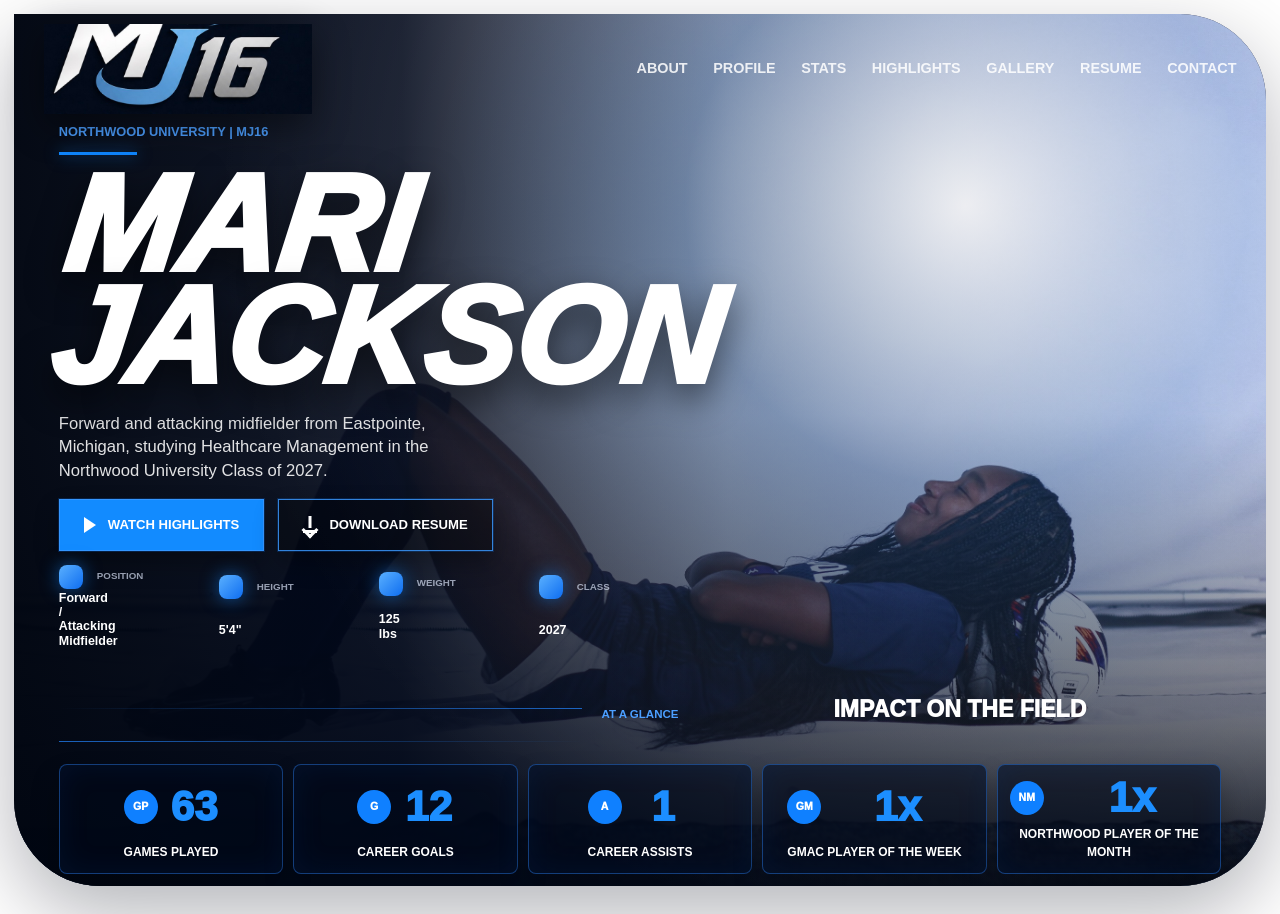
==== commit 5ac93df9: "Fix homepage stat card spacing" ====
--- a/index.html
+++ b/index.html
@@ -7,6 +7,123 @@
     <title>Mari Jackson | MJ16 Soccer Portfolio</title>
     <link rel="preconnect" href="https://www.youtube.com">
     <link rel="stylesheet" href="assets/css/styles.css">
+    <style>
+      .poster-hero {
+        height: calc(100svh - 28px);
+        min-height: 640px;
+      }
+
+      .poster-image {
+        object-position: 70% center;
+        transform: scale(1.06);
+        transform-origin: 72% center;
+      }
+
+      .poster-shade {
+        background:
+          radial-gradient(circle at 76% 22%, rgba(255, 255, 255, 0.8) 0%, rgba(76, 159, 255, 0.2) 24%, rgba(255, 255, 255, 0.06) 45%, rgba(255, 255, 255, 0) 64%),
+          linear-gradient(90deg, rgba(1, 6, 17, 0.98) 0%, rgba(2, 9, 26, 0.92) 31%, rgba(5, 14, 34, 0.46) 57%, rgba(5, 14, 34, 0.08) 100%),
+          linear-gradient(0deg, rgba(1, 6, 17, 0.98) 0%, rgba(1, 6, 17, 0.54) 20%, rgba(1, 6, 17, 0.02) 54%);
+      }
+
+      .poster-content {
+        width: min(520px, 56vw);
+        padding-top: clamp(96px, 12vh, 124px);
+        padding-bottom: clamp(142px, 20vh, 178px);
+      }
+
+      .poster-content h1 {
+        font-size: clamp(5.1rem, 10.7vw, 8.7rem);
+        line-height: 0.82;
+      }
+
+      .poster-copy {
+        margin-top: 18px;
+      }
+
+      .poster-actions {
+        margin: 16px 0 14px;
+      }
+
+      .player-facts {
+        position: relative;
+        z-index: 4;
+      }
+
+      .impact-panel {
+        bottom: 12px;
+      }
+
+      .impact-cards article {
+        min-height: 100px;
+        padding-top: 14px;
+        padding-bottom: 12px;
+      }
+
+      .impact-cards strong {
+        font-size: clamp(1.9rem, 3.3vw, 3.25rem);
+      }
+
+      @media (max-height: 740px) and (min-width: 900px) {
+        .home-header {
+          padding-top: 16px;
+          padding-bottom: 12px;
+        }
+
+        .home-brand {
+          width: clamp(150px, 17vw, 230px);
+          height: clamp(52px, 6vw, 76px);
+        }
+
+        .poster-content {
+          padding-top: 82px;
+          padding-bottom: 130px;
+        }
+
+        .poster-content h1 {
+          font-size: clamp(4.8rem, 9.5vw, 7.35rem);
+        }
+
+        .poster-copy {
+          font-size: 0.98rem;
+          line-height: 1.34;
+          margin-top: 14px;
+        }
+
+        .poster-button {
+          min-height: 46px;
+          padding: 11px 20px;
+        }
+
+        .player-facts dd {
+          font-size: 0.74rem;
+        }
+
+        .player-facts {
+          gap: 12px;
+        }
+
+        .impact-title {
+          margin-bottom: 4px;
+        }
+
+        .impact-cards article {
+          min-height: 88px;
+          padding: 10px;
+        }
+      }
+
+      @media (max-width: 640px) {
+        .poster-hero {
+          height: auto;
+          min-height: 100svh;
+        }
+
+        .poster-image {
+          transform: none;
+        }
+      }
+    </style>
   </head>
   <body class="home-page">
     <header class="site-header home-header" data-header>
@@ -53,7 +170,7 @@
           <dl class="player-facts" aria-label="Player quick facts">
             <div>
               <dt>Position</dt>
-              <dd>Forward / AM</dd>
+              <dd>Forward / Attacking Midfielder</dd>
             </div>
             <div>
               <dt>Height</dt>
@@ -77,29 +194,29 @@
           </div>
           <div class="impact-cards">
             <article>
+              <span class="impact-icon">GP</span>
+              <strong>63</strong>
+              <span>Games Played</span>
+            </article>
+            <article>
               <span class="impact-icon">G</span>
-              <strong>44</strong>
-              <span>Goals</span>
+              <strong>12</strong>
+              <span>Career Goals</span>
             </article>
             <article>
               <span class="impact-icon">A</span>
-              <strong>18</strong>
-              <span>Assists</span>
-            </article>
-            <article>
-              <span class="impact-icon">GP</span>
-              <strong>32</strong>
-              <span>Games Played</span>
-            </article>
-            <article>
-              <span class="impact-icon">PW</span>
-              <strong>7</strong>
-              <span>Player of the Week</span>
-            </article>
-            <article>
-              <span class="impact-icon">AC</span>
-              <strong>2</strong>
-              <span>All-Conference</span>
+              <strong>1</strong>
+              <span>Career Assists</span>
+            </article>
+            <article>
+              <span class="impact-icon">GM</span>
+              <strong>1x</strong>
+              <span>GMAC Player of the Week</span>
+            </article>
+            <article>
+              <span class="impact-icon">NM</span>
+              <strong>1x</strong>
+              <span>Northwood Player of the Month</span>
             </article>
           </div>
         </div>
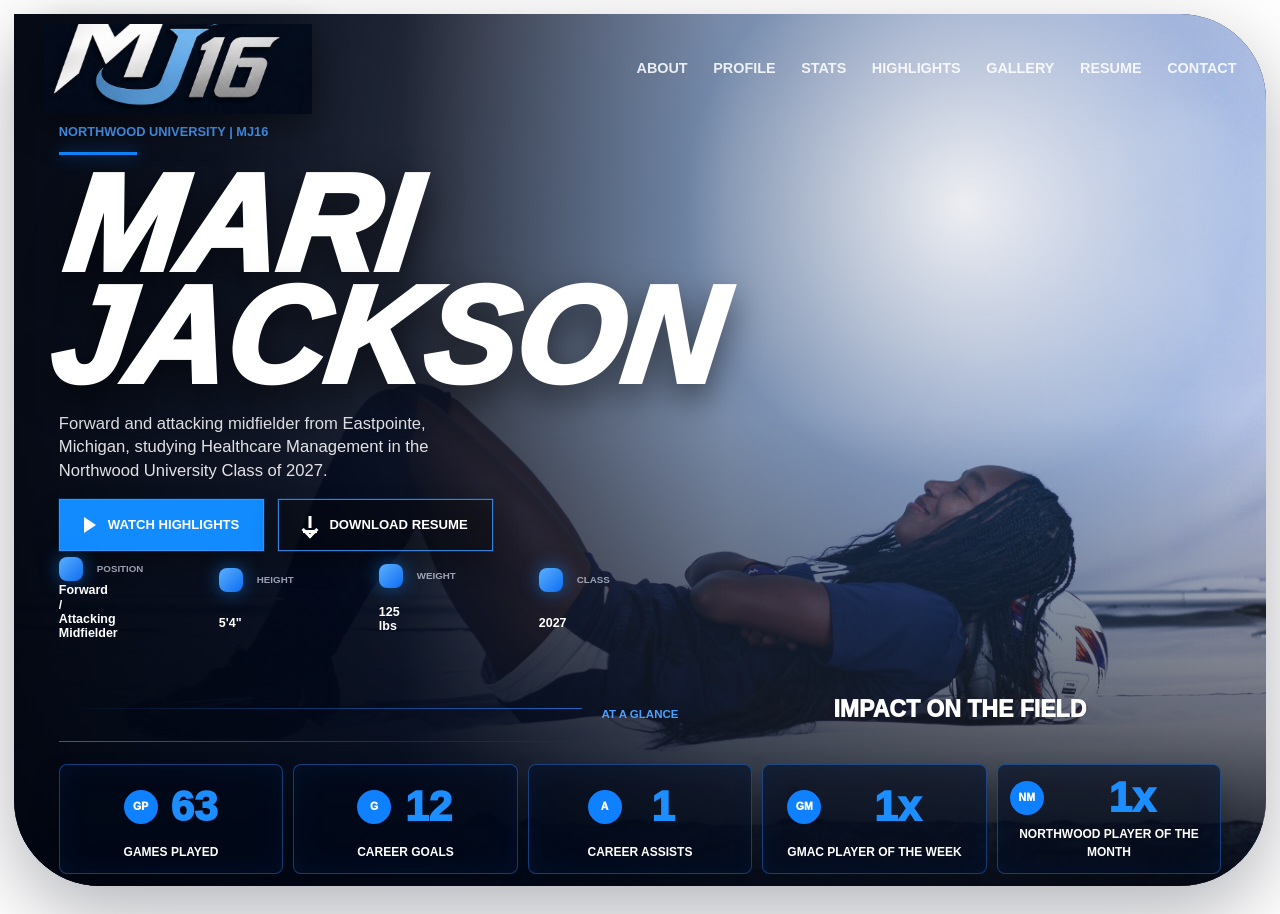
==== commit 9e204177: "Separate homepage quick facts from stat cards" ====
--- a/index.html
+++ b/index.html
@@ -29,7 +29,7 @@
       .poster-content {
         width: min(520px, 56vw);
         padding-top: clamp(96px, 12vh, 124px);
-        padding-bottom: clamp(142px, 20vh, 178px);
+        padding-bottom: 230px;
       }
 
       .poster-content h1 {
@@ -46,8 +46,11 @@
       }
 
       .player-facts {
-        position: relative;
+        position: absolute;
+        left: clamp(28px, 3.5vw, 50px);
+        bottom: 154px;
         z-index: 4;
+        width: min(620px, calc(100vw - 96px));
       }
 
       .impact-panel {
@@ -77,7 +80,7 @@
 
         .poster-content {
           padding-top: 82px;
-          padding-bottom: 130px;
+          padding-bottom: 218px;
         }
 
         .poster-content h1 {
@@ -100,6 +103,7 @@
         }
 
         .player-facts {
+          bottom: 126px;
           gap: 12px;
         }
 
@@ -121,6 +125,15 @@
 
         .poster-image {
           transform: none;
+        }
+
+        .poster-content {
+          padding-bottom: 22px;
+        }
+
+        .player-facts {
+          position: static;
+          width: 100%;
         }
       }
     </style>
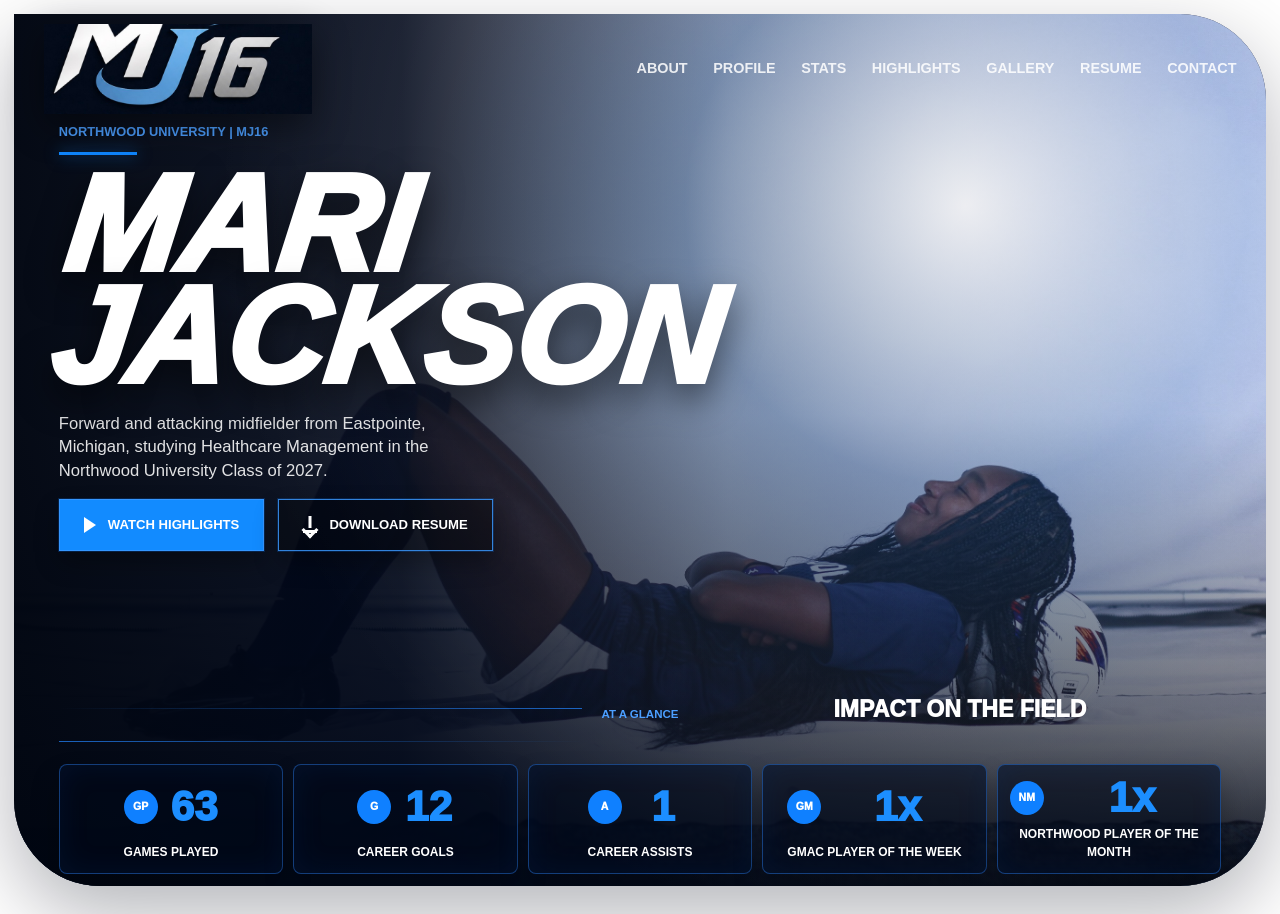
==== commit a32ca0f7: "Finalize homepage and profile updates" ====
--- a/index.html
+++ b/index.html
@@ -45,14 +45,6 @@
         margin: 16px 0 14px;
       }
 
-      .player-facts {
-        position: absolute;
-        left: clamp(28px, 3.5vw, 50px);
-        bottom: 154px;
-        z-index: 4;
-        width: min(620px, calc(100vw - 96px));
-      }
-
       .impact-panel {
         bottom: 12px;
       }
@@ -98,15 +90,6 @@
           padding: 11px 20px;
         }
 
-        .player-facts dd {
-          font-size: 0.74rem;
-        }
-
-        .player-facts {
-          bottom: 126px;
-          gap: 12px;
-        }
-
         .impact-title {
           margin-bottom: 4px;
         }
@@ -131,10 +114,6 @@
           padding-bottom: 22px;
         }
 
-        .player-facts {
-          position: static;
-          width: 100%;
-        }
       }
     </style>
   </head>
@@ -180,24 +159,6 @@
             </a>
           </div>
 
-          <dl class="player-facts" aria-label="Player quick facts">
-            <div>
-              <dt>Position</dt>
-              <dd>Forward / Attacking Midfielder</dd>
-            </div>
-            <div>
-              <dt>Height</dt>
-              <dd>5'4"</dd>
-            </div>
-            <div>
-              <dt>Weight</dt>
-              <dd>125 lbs</dd>
-            </div>
-            <div>
-              <dt>Class</dt>
-              <dd>2027</dd>
-            </div>
-          </dl>
         </div>
 
         <div class="impact-panel" aria-label="Impact on the field">
--- a/assets/css/styles.css
+++ b/assets/css/styles.css
@@ -1133,3 +1133,443 @@
     min-height: 92px;
   }
 }
+
+.profile-page {
+  background: #eef2f6;
+  color: var(--ink);
+  overflow-x: hidden;
+}
+
+.profile-hero {
+  position: relative;
+  min-height: 760px;
+  padding: 130px clamp(18px, 5vw, 72px) 72px;
+  overflow: hidden;
+  background:
+    linear-gradient(135deg, rgba(1, 7, 20, 0.98), rgba(6, 24, 55, 0.98) 56%, rgba(10, 55, 112, 0.92)),
+    #030a19;
+  color: var(--white);
+}
+
+.profile-hero::before {
+  content: "MJ16";
+  position: absolute;
+  right: -2vw;
+  bottom: -9vw;
+  color: rgba(255, 255, 255, 0.035);
+  font-size: clamp(9rem, 25vw, 23rem);
+  font-weight: 950;
+  font-style: italic;
+  line-height: 0.8;
+}
+
+.profile-hero-shade {
+  position: absolute;
+  inset: 0;
+  background:
+    radial-gradient(circle at 75% 20%, rgba(76, 159, 255, 0.26), transparent 34%),
+    linear-gradient(0deg, rgba(1, 6, 17, 0.82), transparent 44%);
+}
+
+.profile-hero-inner {
+  position: relative;
+  z-index: 2;
+  display: grid;
+  grid-template-columns: minmax(0, 0.88fr) minmax(360px, 0.72fr);
+  gap: clamp(30px, 6vw, 86px);
+  align-items: center;
+  max-width: 1240px;
+  margin: 0 auto;
+}
+
+.profile-copy h1 {
+  margin: 0;
+  color: var(--white);
+  font-size: clamp(4.5rem, 10vw, 9.2rem);
+  line-height: 0.86;
+  font-weight: 950;
+  font-style: italic;
+  letter-spacing: 0;
+  text-transform: uppercase;
+  transform: skewX(-7deg);
+  transform-origin: left center;
+  text-shadow: 0 18px 34px rgba(0, 0, 0, 0.45);
+}
+
+.profile-copy > p:not(.poster-kicker) {
+  width: min(100%, 620px);
+  margin: 24px 0 0;
+  color: rgba(255, 255, 255, 0.82);
+  font-size: clamp(1rem, 1.6vw, 1.24rem);
+}
+
+.profile-actions {
+  display: flex;
+  flex-wrap: wrap;
+  gap: 14px;
+  margin-top: 28px;
+}
+
+.profile-photo-card {
+  position: relative;
+  min-height: 560px;
+  margin: 0;
+  overflow: hidden;
+  border: 1px solid rgba(76, 159, 255, 0.34);
+  border-radius: 0 48px 48px 48px;
+  background: #061426;
+  box-shadow: 0 30px 70px rgba(0, 0, 0, 0.42);
+}
+
+.profile-photo-card img {
+  width: 100%;
+  height: 100%;
+  min-height: 560px;
+  object-fit: cover;
+  object-position: center;
+}
+
+.profile-photo-card figcaption {
+  left: 22px;
+  right: 22px;
+  bottom: 22px;
+  color: var(--white);
+  border-top-color: rgba(76, 159, 255, 0.72);
+  font-size: 0.95rem;
+  text-transform: uppercase;
+}
+
+.profile-band {
+  position: relative;
+  z-index: 4;
+  width: min(calc(100% - 36px), 1180px);
+  margin: -54px auto 0;
+  padding: 18px;
+  border: 1px solid rgba(76, 159, 255, 0.25);
+  border-radius: 8px;
+  background: rgba(3, 10, 25, 0.94);
+  box-shadow: 0 24px 70px rgba(7, 27, 58, 0.28);
+}
+
+.profile-fact-grid {
+  display: grid;
+  grid-template-columns: repeat(4, minmax(0, 1fr));
+  gap: 12px;
+  margin: 0;
+}
+
+.profile-fact-grid div {
+  min-height: 96px;
+  padding: 16px;
+  border: 1px solid rgba(76, 159, 255, 0.22);
+  background: rgba(255, 255, 255, 0.035);
+}
+
+.profile-fact-grid dt {
+  color: #4c9fff;
+  font-size: 0.68rem;
+  font-weight: 900;
+  text-transform: uppercase;
+}
+
+.profile-fact-grid dd {
+  margin: 8px 0 0;
+  color: var(--white);
+  font-size: 0.92rem;
+  font-weight: 900;
+  line-height: 1.25;
+}
+
+.profile-section {
+  padding: clamp(72px, 9vw, 112px) clamp(18px, 5vw, 72px);
+}
+
+.profile-section-heading {
+  max-width: 1120px;
+  margin: 0 auto 30px;
+}
+
+.profile-section-heading h2,
+.profile-media-strip h2 {
+  color: var(--navy);
+  font-size: clamp(2.5rem, 6vw, 5.6rem);
+  font-style: italic;
+  font-weight: 950;
+  line-height: 0.9;
+  text-transform: uppercase;
+}
+
+.profile-two-column {
+  display: grid;
+  grid-template-columns: minmax(0, 1fr) minmax(0, 1fr);
+  gap: 18px;
+  max-width: 1120px;
+  margin: 0 auto;
+}
+
+.profile-panel-dark,
+.profile-panel-light,
+.profile-detail-grid article {
+  border-radius: 8px;
+  box-shadow: 0 18px 50px rgba(7, 27, 58, 0.12);
+}
+
+.profile-panel-dark {
+  padding: clamp(28px, 4vw, 46px);
+  background: linear-gradient(135deg, #030a19, #092657);
+  color: var(--white);
+}
+
+.profile-panel-dark.compact {
+  background: linear-gradient(135deg, #061426, #0d2a55);
+}
+
+.profile-panel-light {
+  padding: clamp(28px, 4vw, 46px);
+  background: var(--white);
+}
+
+.profile-panel-dark h3,
+.profile-panel-light h3,
+.profile-detail-grid h3 {
+  margin: 0 0 18px;
+  color: inherit;
+  font-size: 1rem;
+  letter-spacing: 0;
+  text-transform: uppercase;
+}
+
+.profile-panel-dark p {
+  margin: 0;
+  color: rgba(255, 255, 255, 0.78);
+  font-size: 1.04rem;
+}
+
+.profile-panel-dark p + p {
+  margin-top: 18px;
+}
+
+.profile-card-copy {
+  margin: 0;
+  color: var(--muted);
+  font-size: 1.04rem;
+}
+
+.profile-list {
+  display: grid;
+  gap: 12px;
+  margin: 0;
+  padding: 0;
+  list-style: none;
+}
+
+.profile-list li {
+  display: flex;
+  justify-content: space-between;
+  gap: 18px;
+  padding-bottom: 12px;
+  border-bottom: 1px solid #dfe6ef;
+}
+
+.profile-list strong {
+  color: var(--navy);
+  font-size: 0.78rem;
+  text-transform: uppercase;
+}
+
+.profile-list span {
+  color: var(--muted);
+  font-weight: 800;
+  text-align: right;
+}
+
+.profile-recruit-list {
+  display: grid;
+  gap: 14px;
+  margin: 0;
+  padding: 0;
+  list-style: none;
+}
+
+.profile-recruit-list li {
+  display: grid;
+  gap: 5px;
+  padding-bottom: 14px;
+  border-bottom: 1px solid rgba(255, 255, 255, 0.14);
+}
+
+.profile-recruit-list strong {
+  color: #4c9fff;
+  font-size: 0.72rem;
+  text-transform: uppercase;
+}
+
+.profile-recruit-list span,
+.profile-recruit-list a {
+  color: rgba(255, 255, 255, 0.82);
+  font-weight: 800;
+}
+
+.profile-details {
+  background: #071b3a;
+}
+
+.profile-details .profile-section-heading h2 {
+  color: var(--white);
+}
+
+.profile-detail-grid {
+  display: grid;
+  grid-template-columns: repeat(3, minmax(0, 1fr));
+  gap: 18px;
+  max-width: 1120px;
+  margin: 0 auto;
+}
+
+.profile-detail-grid article {
+  min-height: 340px;
+  padding: 28px;
+  border: 1px solid rgba(76, 159, 255, 0.3);
+  background: rgba(255, 255, 255, 0.045);
+  color: var(--white);
+}
+
+.detail-number {
+  display: inline-flex;
+  margin-bottom: 38px;
+  color: #4c9fff;
+  font-size: 0.82rem;
+  font-weight: 950;
+}
+
+.profile-detail-grid ul {
+  display: grid;
+  gap: 12px;
+  margin: 0;
+  padding: 0;
+  list-style: none;
+}
+
+.profile-detail-grid li {
+  position: relative;
+  padding-left: 20px;
+  color: rgba(255, 255, 255, 0.78);
+  font-weight: 700;
+}
+
+.profile-detail-grid li::before {
+  content: "";
+  position: absolute;
+  left: 0;
+  top: 0.62em;
+  width: 8px;
+  height: 2px;
+  background: #4c9fff;
+}
+
+.profile-media-strip {
+  display: grid;
+  grid-template-columns: minmax(180px, 0.62fr) minmax(280px, 0.86fr) minmax(180px, 0.62fr);
+  gap: clamp(18px, 3vw, 34px);
+  align-items: center;
+  padding: clamp(64px, 8vw, 98px) clamp(18px, 5vw, 72px);
+  background: var(--white);
+}
+
+.profile-media-strip img {
+  width: 100%;
+  aspect-ratio: 4 / 5;
+  object-fit: cover;
+  border-radius: 8px;
+  box-shadow: 0 18px 50px rgba(7, 27, 58, 0.16);
+}
+
+.profile-media-strip p:not(.section-kicker) {
+  margin: 20px 0 0;
+  color: var(--muted);
+  font-size: 1.06rem;
+}
+
+.profile-footer {
+  background: #030a19;
+}
+
+@media (max-width: 980px) {
+  .profile-hero {
+    min-height: auto;
+    padding-top: 112px;
+  }
+
+  .profile-hero-inner,
+  .profile-two-column,
+  .profile-media-strip {
+    grid-template-columns: 1fr;
+  }
+
+  .profile-photo-card,
+  .profile-photo-card img {
+    min-height: 440px;
+  }
+
+  .profile-fact-grid {
+    grid-template-columns: repeat(3, minmax(0, 1fr));
+  }
+
+  .profile-detail-grid {
+    grid-template-columns: 1fr;
+  }
+
+  .profile-media-strip img {
+    aspect-ratio: 16 / 10;
+  }
+}
+
+@media (max-width: 640px) {
+  .profile-hero {
+    padding: 98px 18px 54px;
+  }
+
+  .profile-copy h1 {
+    font-size: clamp(4rem, 19vw, 5.6rem);
+  }
+
+  .profile-actions {
+    display: grid;
+    grid-template-columns: 1fr;
+  }
+
+  .profile-photo-card {
+    border-radius: 0 34px 34px 34px;
+  }
+
+  .profile-photo-card,
+  .profile-photo-card img {
+    min-height: 360px;
+  }
+
+  .profile-band {
+    margin-top: 0;
+    width: 100%;
+    border-radius: 0;
+  }
+
+  .profile-fact-grid {
+    grid-template-columns: 1fr;
+  }
+
+  .profile-list li {
+    display: grid;
+  }
+
+  .profile-list span {
+    text-align: left;
+  }
+
+  .profile-detail-grid article {
+    min-height: auto;
+  }
+
+  .profile-media-strip {
+    padding-top: 54px;
+  }
+}
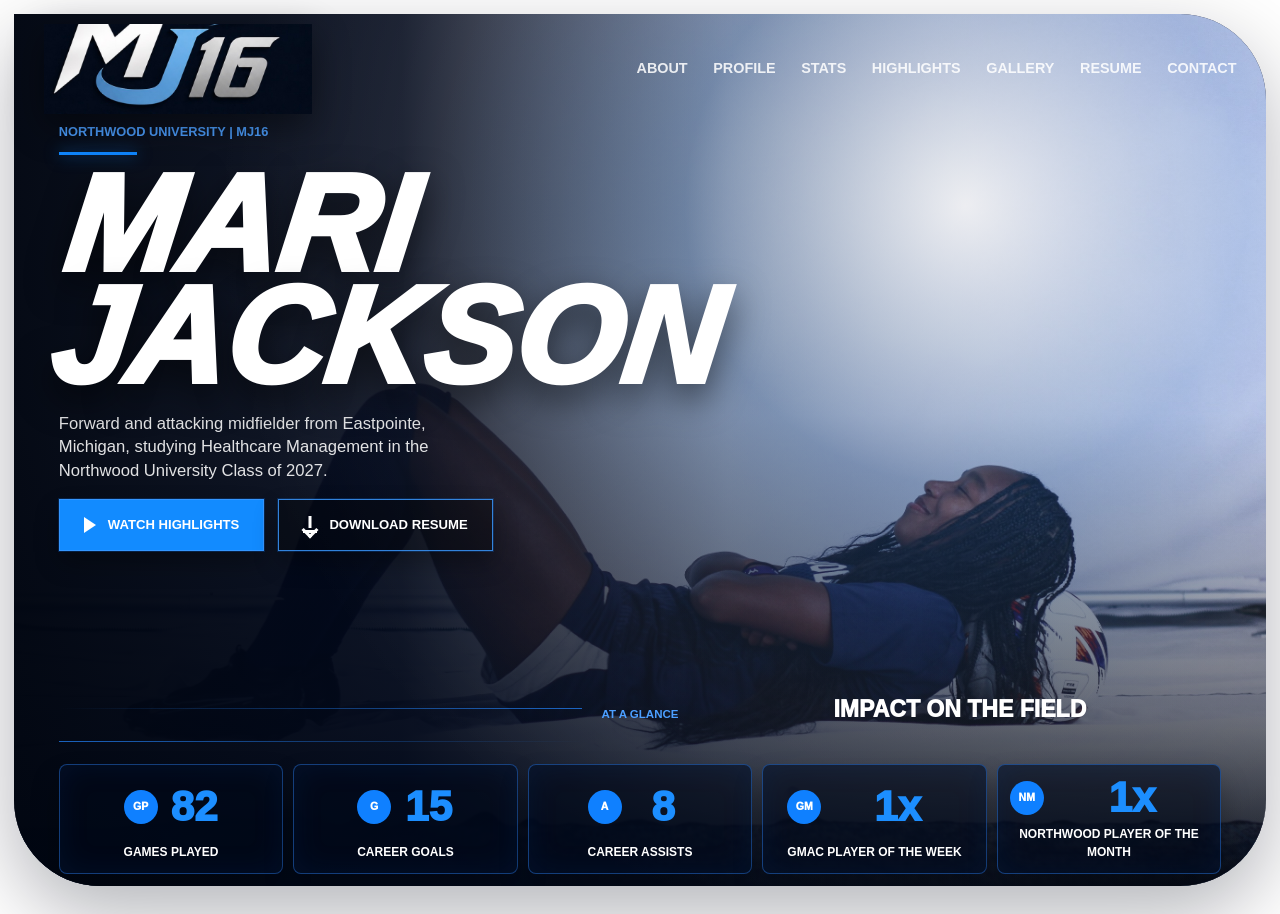
==== commit 7c670b9a: "Update homepage career statistics to match career totals" ====
--- a/index.html
+++ b/index.html
@@ -119,8 +119,8 @@
   </head>
   <body class="home-page">
     <header class="site-header home-header" data-header>
-      <a class="brand home-brand" href="#home" aria-label="Mari Jackson home">
-        <img class="home-logo" src="assets/images/mj16-logo.jpg" alt="MJ16 Mari Jackson logo">
+      <a class="brand home-brand" href="index.html" aria-label="MJ16 Soccer home">
+        <img class="home-logo" src="assets/images/mj16-logo.jpg" alt="MJ16 Soccer logo">
       </a>
       <button class="nav-toggle" type="button" aria-label="Open navigation" aria-expanded="false" data-nav-toggle>
         <span></span>
@@ -169,17 +169,17 @@
           <div class="impact-cards">
             <article>
               <span class="impact-icon">GP</span>
-              <strong>63</strong>
+              <strong>82</strong>
               <span>Games Played</span>
             </article>
             <article>
               <span class="impact-icon">G</span>
-              <strong>12</strong>
+              <strong>15</strong>
               <span>Career Goals</span>
             </article>
             <article>
               <span class="impact-icon">A</span>
-              <strong>1</strong>
+              <strong>8</strong>
               <span>Career Assists</span>
             </article>
             <article>
